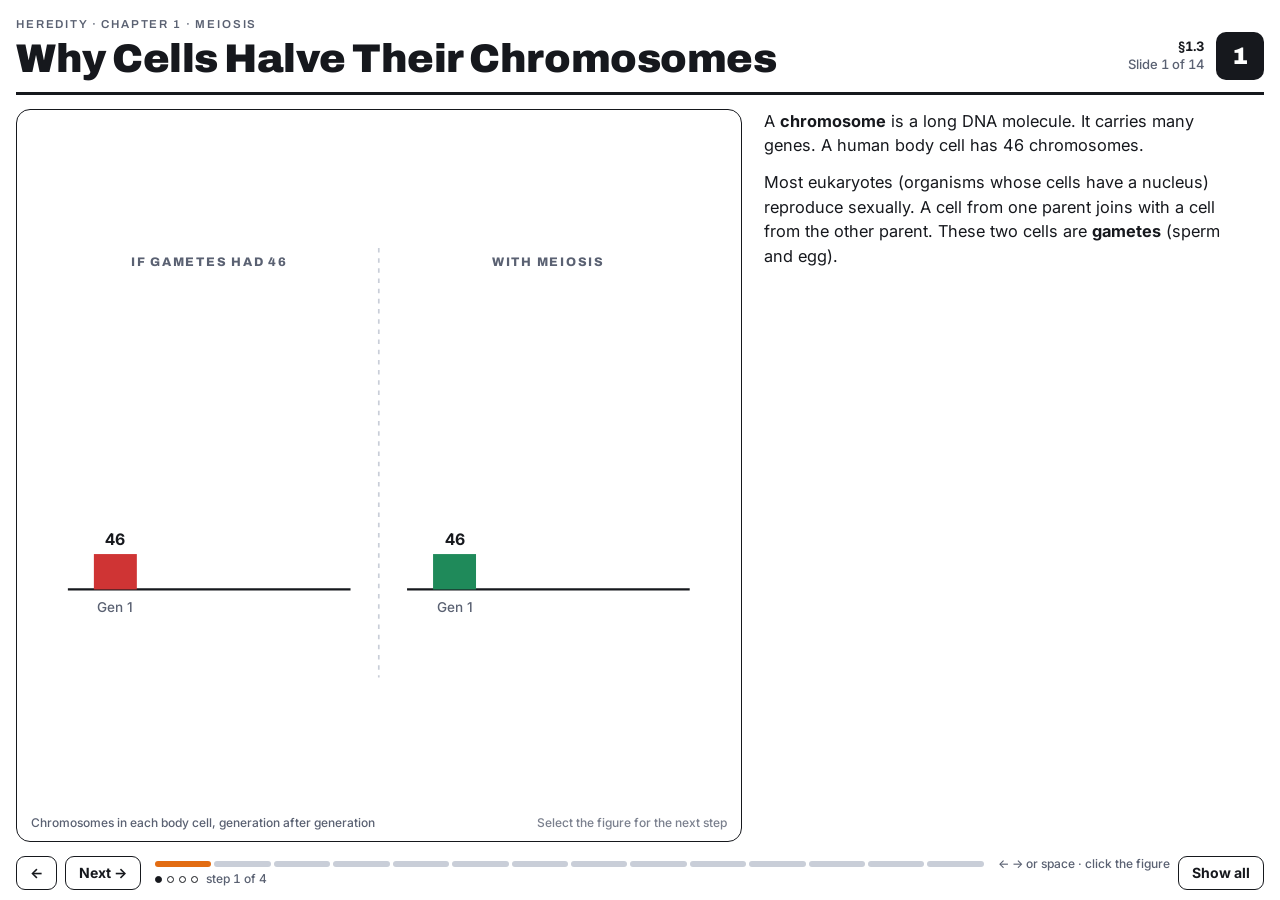
==== slides/01-meiosis.html @ 46ab3eab "Add Heredity index and pilot animated decks (mitosis, meiosis) Static HTML decks built from slides/s" ====
<!doctype html>
<html lang="en"><head><meta charset="utf-8">
<meta name="viewport" content="width=device-width,initial-scale=1,viewport-fit=cover">
<title>Meiosis · Heredity Ch.1</title>
<link rel="preconnect" href="https://fonts.googleapis.com"><link rel="preconnect" href="https://fonts.gstatic.com" crossorigin>
<link rel="stylesheet" href="https://fonts.googleapis.com/css2?family=Archivo:wght@500;600;700;800;900&family=Inter:wght@400;500;600;700&family=Source+Serif+4:ital,wght@1,400;1,600&display=swap">
<style>body{margin:0}img{max-width:100%}[hidden]{display:none!important}
/* Layout: memory-sheet slide. Header + heavy rule, figure card (animated SVG stage) beside an STE text column, transport bar at the foot. */
:root{
  --paper:#ffffff; --ink:#16181d; --muted:#5a6172; --faint:#c9ced8; --card:#ffffff; --wash:#f1f4f9; --cellfill:#f7f9fc;
  --dad:#1d4fb8; --dad-tint:#dbe5f8; --mom:#e26c12; --mom-tint:#fde3cc;
  --good:#1f8a5a; --bad:#cf3434; --hi:#f4c430; --tile:#16181d; --tile-ink:#ffffff;
  --f-display:"Archivo","Arial Black","Helvetica Neue",system-ui,sans-serif;
  --f-body:"Inter",system-ui,-apple-system,"Segoe UI",sans-serif;
  --f-math:"Source Serif 4","Iowan Old Style",Georgia,serif;
  --ease:cubic-bezier(.65,0,.35,1);
}
@media (prefers-color-scheme: dark){
  :root:not([data-theme="light"]){
    color-scheme:dark;
    --paper:#0d0f13; --ink:#eef1f6; --muted:#9ba3b4; --faint:#3a404c; --card:#12151b; --wash:#191d25; --cellfill:#151922;
    --dad:#58b4f0; --dad-tint:#173149; --mom:#ff9c48; --mom-tint:#46290f;
    --good:#4cc38a; --bad:#ff6b6b; --hi:#ffd84d; --tile:#eef1f6; --tile-ink:#0d0f13;
  }
}
:root[data-theme="dark"]{
  color-scheme:dark;
  --paper:#0d0f13; --ink:#eef1f6; --muted:#9ba3b4; --faint:#3a404c; --card:#12151b; --wash:#191d25; --cellfill:#151922;
  --dad:#58b4f0; --dad-tint:#173149; --mom:#ff9c48; --mom-tint:#46290f;
  --good:#4cc38a; --bad:#ff6b6b; --hi:#ffd84d; --tile:#eef1f6; --tile-ink:#0d0f13;
}
html,body{height:100%}
body{background:var(--paper);color:var(--ink);font-family:var(--f-body);font-size:16px;-webkit-font-smoothing:antialiased;
  padding-left:max(16px,env(safe-area-inset-left,0px));padding-right:max(16px,env(safe-area-inset-right,0px));box-sizing:border-box}
*,*::before,*::after{box-sizing:border-box}
.deck{height:100%;max-width:1320px;margin:0 auto;display:grid;grid-template-rows:auto 1fr auto;gap:14px;padding-block:18px 10px}

/* header */
.hd{display:grid;grid-template-columns:1fr auto;align-items:end;gap:16px;padding-bottom:12px;border-bottom:3px solid var(--ink)}
.eyebrow{font:600 11.5px/1.2 var(--f-display);letter-spacing:.16em;text-transform:uppercase;color:var(--muted)}
.hd h1{font:900 clamp(24px,3.3vw,40px)/1.05 var(--f-display);letter-spacing:-.012em;margin:6px 0 0;text-wrap:balance}
.hd-r{display:flex;align-items:center;gap:12px}
.sec{text-align:right;font:500 13px/1.35 var(--f-body);color:var(--muted);font-variant-numeric:tabular-nums}
.sec b{color:var(--ink);font-weight:700}
.tile{width:48px;height:48px;border-radius:10px;background:var(--tile);color:var(--tile-ink);display:grid;place-items:center;font:900 24px/1 var(--f-display)}

/* body */
.body{display:grid;grid-template-columns:minmax(0,1.45fr) minmax(300px,1fr);gap:22px;min-height:0}
.body.wide{grid-template-columns:1fr}
.fig{margin:0;border:1.5px solid var(--ink);border-radius:14px;background:var(--card);display:grid;grid-template-rows:1fr auto;min-height:0;overflow:hidden;cursor:pointer}
.fig svg{width:100%;height:100%;display:block;min-height:0}
.fig figcaption{font:500 12px/1.3 var(--f-body);color:var(--muted);padding:0 14px 10px;display:flex;justify-content:space-between;gap:12px}
.fig figcaption .hint{opacity:.8}
.txt{overflow-y:auto;min-height:0;padding-right:4px;display:flex;flex-direction:column;gap:12px}
.txt p,.txt li{font-size:clamp(15.5px,1.28vw,18px);line-height:1.5;margin:0;max-width:46ch}
.txt h3{font:800 13px/1.2 var(--f-display);letter-spacing:.12em;text-transform:uppercase;margin:6px 0 0;color:var(--ink)}
.txt ul,.txt ol{margin:0;padding-left:1.15em;display:flex;flex-direction:column;gap:6px}
.txt b{font-weight:700}
[data-step]{transition:opacity .45s ease,transform .45s ease}
.txt [data-step].off{opacity:0;transform:translateY(6px);visibility:hidden}
.dad{color:var(--dad);font-weight:700}.mom{color:var(--mom);font-weight:700}
.m{font-family:var(--f-math);font-style:italic;font-size:1.08em;font-weight:600}
.star{font-weight:700;color:var(--dad);line-height:1.45}
.star::before{content:"★ ";color:var(--mom)}
.note{font-size:14px!important;color:var(--muted)}
.chip{display:inline-block;font:700 12px/1 var(--f-display);letter-spacing:.06em;padding:4px 7px;border-radius:6px;border:1.5px solid var(--ink);vertical-align:2px}

/* tables + Q&A (text slides) */
.tbl{width:100%;border-collapse:collapse;font-size:clamp(14px,1.1vw,16px);font-variant-numeric:tabular-nums}
.tbl th{font:800 12px/1.2 var(--f-display);letter-spacing:.1em;text-transform:uppercase;text-align:left;color:var(--muted);padding:6px 10px;border-bottom:2px solid var(--ink)}
.tbl td{padding:8px 10px;border-bottom:1px solid var(--faint);vertical-align:top}
.tbl td:first-child{font-weight:700}
.tblwrap{overflow-x:auto}
.qa{border:1.5px solid var(--ink);border-radius:12px;padding:12px 14px;display:flex;flex-direction:column;gap:8px;background:var(--card)}
.qa .q{font-weight:600}
.qa button{align-self:flex-start;font:700 13px/1 var(--f-body);border:1.5px solid var(--ink);background:var(--paper);color:var(--ink);border-radius:8px;padding:7px 10px;cursor:pointer}
.qa .a{color:var(--ink);border-top:1px dashed var(--faint);padding-top:8px}
.grid2{display:grid;grid-template-columns:repeat(auto-fit,minmax(280px,1fr));gap:12px;align-content:start}

/* footer transport */
.ft{display:grid;grid-template-columns:auto 1fr auto;align-items:center;gap:14px;padding-bottom:env(safe-area-inset-bottom,0px)}
.btn{font:700 14px/1 var(--f-body);border:1.5px solid var(--ink);background:var(--paper);color:var(--ink);border-radius:9px;padding:9px 13px;cursor:pointer;display:inline-flex;align-items:center;gap:6px}
.btn:hover{background:var(--wash)}
.btn:focus-visible,.qa button:focus-visible,.fig:focus-visible{outline:3px solid var(--dad);outline-offset:2px}
.btn[aria-pressed="true"]{background:var(--ink);color:var(--paper)}
.nav{display:flex;gap:8px}
.prog{display:flex;flex-direction:column;gap:6px;min-width:0}
.bar{display:flex;gap:3px;height:6px}
.bar i{flex:1;border-radius:3px;background:var(--faint);cursor:pointer}
.bar i.done{background:var(--ink)}
.bar i.now{background:var(--mom)}
.steps{display:flex;gap:5px;align-items:center;font:500 12px/1 var(--f-body);color:var(--muted);font-variant-numeric:tabular-nums}
.steps i{width:7px;height:7px;border-radius:50%;border:1.5px solid var(--ink)}
.steps i.on{background:var(--ink)}
.keys{font:500 12px/1.3 var(--f-body);color:var(--muted)}

/* SVG vocabulary */
.stage text{font-family:var(--f-body);fill:var(--ink)}
.stage .lb{font-size:14px;font-weight:700}
.stage .lbs{font-size:12px;font-weight:500;fill:var(--muted)}
.stage .cap{font:800 11px var(--f-display);letter-spacing:.14em;text-transform:uppercase;fill:var(--muted)}
.stage .big{font:900 26px var(--f-display)}
.stage .mt{font-family:var(--f-math);font-style:italic;font-weight:600}
.stage .k{stroke:var(--ink);fill:none}
.stage .kf{fill:var(--ink)}
.stage .cellfill{fill:var(--cellfill)}
.stage .card{fill:var(--card)}
.stage .draw{stroke-dasharray:1;stroke-dashoffset:1}
.stage .nss{vector-effect:non-scaling-stroke}
.stage *{transition-property:transform,opacity,stroke-dashoffset,stroke,fill,fill-opacity;transition-duration:.9s;transition-timing-function:var(--ease)}
.stage.instant,.stage.instant *{transition:none!important}

@media (max-width:860px){
  .deck{height:auto;min-height:100%;gap:12px;padding-block:12px 8px}
  .body{grid-template-columns:1fr}
  .fig{height:min(56vh,440px)}
  .txt{overflow:visible}
  .txt p,.txt li{max-width:none}
  .hd-r .sec span{display:none}
  .keys{display:none}
  .ft{position:sticky;bottom:0;background:var(--paper);padding-block:8px;grid-template-columns:1fr auto;}
  .ft .prog{grid-column:1/-1;grid-row:1}
}
@media (prefers-reduced-motion:reduce){
  .stage *,[data-step]{transition-duration:.01ms!important;transition-delay:0s!important}
}
@media print{
  .ft{display:none}
}

/* key-term cards + summary lists (wide slides) */
.terms{display:grid;grid-template-columns:repeat(auto-fill,minmax(240px,1fr));gap:10px}
.term{border:1.5px solid var(--ink);border-radius:10px;padding:10px 12px;background:var(--card);font-size:14.5px;line-height:1.42}
.term b{display:block;font:800 15px/1.2 var(--f-display);margin-bottom:3px}
.cols{display:grid;grid-template-columns:repeat(auto-fit,minmax(320px,1fr));gap:22px;align-items:start}
.txt .cols p,.txt .cols li{max-width:60ch}
</style></head>
<body><main class="deck" id="deck"></main>
<script>/* Heredity slide engine: step-driven SVG animation (3b1b-style builds) + STE text reveal.
   Each slide: { sec, title, text (HTML with data-step), caption, wide, scene(L) -> [step0, step1, ...] }
   step k is applied with CSS transitions when you advance; jumps re-apply all earlier steps instantly. */
(function(){
const NS='http://www.w3.org/2000/svg';
const REDUCE=matchMedia('(prefers-reduced-motion: reduce)').matches;
let INSTANT=false, rafs=new Set(), timers=new Set();
const C=n=>n&&n.startsWith('#')?n:`var(--${n})`;

/* ---------- primitives ---------- */
function E(tag,a,parent){const e=document.createElementNS(NS,tag);
  if(a)for(const k in a){const v=a[k];if(v==null)continue;
    if(k==='text')e.textContent=v;else if(k==='cls')e.setAttribute('class',v);
    else if(k==='st')e.setAttribute('style',v);else e.setAttribute(k,v);}
  if(parent)parent.appendChild(e);return e;}
function tim(e,o){o=o||{};e.style.transitionDuration=(o.d!=null?o.d:900)+'ms';e.style.transitionDelay=(o.at||0)+'ms';
  if(o.ease)e.style.transitionTimingFunction=o.ease;}
/* transform tween: x,y,r,s|sx,sy */
function T(e,p,o){const t=e._t||(e._t={x:0,y:0,r:0,sx:1,sy:1});const q=Object.assign({},p);
  if(q.s!=null){t.sx=t.sy=q.s;delete q.s}Object.assign(t,q);tim(e,o);
  e.style.transform=`translate(${t.x}px,${t.y}px) rotate(${t.r}deg) scale(${t.sx},${t.sy})`;return e;}
function O(e,v,o){if(Array.isArray(e)){e.forEach(x=>O(x,v,o));return e}tim(e,Object.assign({d:500},o));e.style.opacity=v;return e;}
/* draw-on: element must have pathLength=1 and class "draw" */
function D(e,f,o){if(Array.isArray(e)){e.forEach(x=>D(x,f,o));return e}tim(e,Object.assign({d:1100},o));e.style.strokeDashoffset=1-(f==null?1:f);return e;}
function K(e,c,o){tim(e,Object.assign({d:600},o));if(c.stroke)e.style.stroke=C(c.stroke);if(c.fill)e.style.fill=C(c.fill);return e;}
function after(ms,fn){if(INSTANT){fn(true);return}const id=setTimeout(()=>{timers.delete(id);fn(false)},ms);timers.add(id);}
function count(node,from,to,o){o=o||{};const fmt=o.fmt||(v=>Math.round(v).toLocaleString('en-US'));
  if(INSTANT||REDUCE){node.textContent=fmt(to);return}
  const d=o.d||900,t0=performance.now()+(o.at||0);
  const f=now=>{const u=Math.min(1,Math.max(0,(now-t0)/d));const s=u<.5?4*u*u*u:1-Math.pow(-2*u+2,3)/2;
    node.textContent=fmt(from+(to-from)*s);if(u<1){const id=requestAnimationFrame(f);rafs.add(id)}};
  const id=requestAnimationFrame(f);rafs.add(id);}
function loop(fn){if(REDUCE)return;const t0=performance.now();const f=now=>{fn((now-t0)/1000);const id=requestAnimationFrame(f);rafs.add(id)};const id=requestAnimationFrame(f);rafs.add(id);}
function txt(p,x,y,s,cls,a){return E('text',Object.assign({x,y,cls:cls||'lb',text:s},a||{}),p)}
function g(p,a){return E('g',a,p)}

/* ---------- biology components ---------- */
/* chromatid: unit-bulge arc x=(1-(y/L)^2), scaled by sx=bulge; tips = [{from,color}] colour overlays toward the q-arm end */
function arcPts(L1,L2,y0,y1){const pts=[];const n=28;for(let i=0;i<=n;i++){const y=y0+(y1-y0)*i/n;const L=y<0?L1:L2;const x=1-(y/L)*(y/L);pts.push((Math.abs(x)<1e-6?0:x).toFixed(4)+','+y.toFixed(2))}return 'M'+pts.join(' L')}
function chromatid(p,o){const G=g(p);const w=o.w||7;
  G.body=E('path',{d:arcPts(o.L1,o.L2,-o.L1,o.L2),cls:'nss',st:`fill:none;stroke:${C(o.color)};stroke-width:${w};stroke-linecap:round;stroke-linejoin:round`},G);
  G.tips=(o.tips||[]).map(t=>E('path',{d:t.from<0?arcPts(o.L1,o.L2,-o.L1,t.from):arcPts(o.L1,o.L2,t.from,o.L2),cls:'nss',
    st:`fill:none;stroke:${C(t.color)};stroke-width:${w};stroke-linecap:round;opacity:${t.show?1:0}`},G));
  return G;}
/* chromosome: two sister chromatids + centromere dots. state via setChr */
function chromosome(p,o){o=Object.assign({L1:26,L2:26,w:7,color:'dad'},o);const G=g(p,{cls:'chr'});
  G.o=o;G.a=chromatid(G,Object.assign({},o,{tips:o.tipsA}));G.b=chromatid(G,Object.assign({},o,{tips:o.tipsB}));
  G.ca=E('circle',{r:o.w*0.55,cls:'kf'},G);G.cb=E('circle',{r:o.w*0.55,cls:'kf'},G);
  setChr(G,o.state||'x',{d:0});if(o.x!=null||o.y!=null)T(G,{x:o.x||0,y:o.y||0,r:o.r||0,s:o.s||1},{d:0});return G;}
/* states: single (unreplicated bar), x (replicated X), apart:{D} sisters pulled distance D each way (V shapes) */
function setChr(G,st,o){o=o||{};let a,b;const GAP=G.o.w*1.3,BUL=G.o.w*.93;
  if(st==='single'){a={x:0,sx:.001};b={x:0,sx:.001}}
  else if(st==='x'){a={x:-GAP,sx:BUL};b={x:GAP,sx:-BUL}}
  else if(st==='open'){a={x:-GAP-4,sx:2};b={x:GAP+4,sx:-2}}
  else if(st==='apart'){const D=o.D||40;a={x:-GAP-D,sx:-BUL*1.4};b={x:GAP+D,sx:BUL*1.4}}
  T(G.a,a,o);T(G.b,b,o);T(G.ca,{x:a.x+a.sx},o);T(G.cb,{x:b.x+b.sx},o);
  if(st==='single'){O(G.b,0,{d:o.d!=null?o.d:300});O(G.cb,0,{d:0})}else{O(G.b,1,{d:200,at:o.at});O(G.cb,1,{d:200,at:o.at})}
  return G;}
/* cell with cytokinesis: union of two circles (stroke layer under fill layer) */
function cell(p,o){o=Object.assign({r:150,w:2.5},o);const G=g(p);T(G,{x:o.x,y:o.y},{d:0});
  const sk=g(G),fl=g(G);G.parts=[];
  for(let i=0;i<2;i++){const s=E('circle',{r:o.r,st:`fill:none;stroke:var(--ink);stroke-width:${o.w*2}`},sk);
    const f=E('circle',{r:o.r,cls:'cellfill'},fl);G.parts.push([s,f]);}
  G.inner=g(G);G.r=o.r;return G;}
function cleave(G,dx,k,o){G.parts[0].forEach(e=>T(e,{x:-dx,s:k},o));G.parts[1].forEach(e=>T(e,{x:dx,s:k},o));}
/* nuclear envelope */
function nucleus(p,x,y,r){const n=E('circle',{cx:0,cy:0,r,cls:'k',st:'stroke-width:2;stroke-dasharray:7 5'},p);T(n,{x,y},{d:0});return n;}
/* microtubule fibre from P towards Q, retargetable */
function fibre(p,P,Q,o){o=o||{};const G=g(p);const ln=E('line',{x1:0,y1:0,x2:1,y2:0,cls:'k nss',st:`stroke-width:${o.w||1.4};opacity:.75`},G);
  G.P=P;fibreTo(G,Q,{d:0});T(G,{x:P[0],y:P[1]},{d:0});G.ln=ln;return G;}
function fibreTo(G,Q,o){const dx=Q[0]-G.P[0],dy=Q[1]-G.P[1];T(G,{r:Math.atan2(dy,dx)*180/Math.PI,sx:Math.max(.001,Math.hypot(dx,dy)),sy:1},o);}
/* centrosome: pair of centrioles */
function centrosome(p,x,y){const G=g(p);E('rect',{x:-6,y:-2.5,width:12,height:5,rx:2,cls:'kf'},G);E('rect',{x:-2.5,y:-6,width:5,height:12,rx:2,cls:'kf',st:'opacity:.55'},G);T(G,{x,y},{d:0});return G;}
/* interphase chromatin squiggle */
function squiggle(p,x,y,len,color,seed){let s=seed||1;const rnd=()=>{s=(s*9301+49297)%233280;return s/233280};
  let d=`M${x},${y}`;let cx=x,cy=y;for(let i=0;i<len;i++){const nx=cx+(rnd()-.5)*26,ny=cy+(rnd()-.5)*26;d+=` Q${(cx+nx)/2+(rnd()-.5)*18},${(cy+ny)/2+(rnd()-.5)*18} ${nx},${ny}`;cx=nx;cy=ny}
  return E('path',{d,pathLength:1,cls:'draw',st:`fill:none;stroke:${C(color)};stroke-width:3;stroke-linecap:round`},p);}
function arrow(p,x1,y1,x2,y2,o){o=o||{};const G=g(p);const a=Math.atan2(y2-y1,x2-x1),h=o.h||9;
  E('path',{d:`M${x1},${y1} L${x2},${y2}`,pathLength:1,cls:'draw k',st:`stroke-width:${o.w||2};stroke:${C(o.color||'ink')}`},G);
  E('path',{d:`M${x2-h*Math.cos(a-.45)},${y2-h*Math.sin(a-.45)} L${x2},${y2} L${x2-h*Math.cos(a+.45)},${y2-h*Math.sin(a+.45)}`,cls:'k',st:`stroke-width:${o.w||2};stroke:${C(o.color||'ink')};stroke-linecap:round;stroke-linejoin:round`},G);
  return G;}
/* arc path on circle (degrees, 0 = up, clockwise) */
function arcD(cx,cy,r,a0,a1){const P=a=>[cx+r*Math.sin(a*Math.PI/180),cy-r*Math.cos(a*Math.PI/180)];const [x0,y0]=P(a0),[x1,y1]=P(a1);
  return `M${x0},${y0} A${r},${r} 0 ${a1-a0>180?1:0} 1 ${x1},${y1}`;}
function sectorD(cx,cy,r0,r1,a0,a1){const P=(r,a)=>[cx+r*Math.sin(a*Math.PI/180),cy-r*Math.cos(a*Math.PI/180)];const L=a1-a0>180?1:0;
  const [a,b]=P(r1,a0),[c,d]=P(r1,a1),[e,f]=P(r0,a1),[h,i]=P(r0,a0);return `M${a},${b} A${r1},${r1} 0 ${L} 1 ${c},${d} L${e},${f} A${r0},${r0} 0 ${L} 0 ${h},${i} Z`;}

const L={E,T,O,D,K,g,txt,after,count,loop,chromatid,chromosome,setChr,cell,cleave,nucleus,fibre,fibreTo,centrosome,squiggle,arrow,arcD,sectorD,C,
  get instant(){return INSTANT}};
window.HL=L;

/* ---------- deck runtime ---------- */
window.deck=function(cfg){
  const S=cfg.slides;document.title=cfg.docTitle||cfg.title;
  const root=document.getElementById('deck');
  root.innerHTML=`<header class="hd"><div><div class="eyebrow">${cfg.eyebrow}</div><h1 id="ttl"></h1></div>
   <div class="hd-r"><div class="sec" id="sec"></div><div class="tile" aria-label="Chapter ${cfg.chapter}">${cfg.chapter}</div></div></header>
   <section class="body" id="body"><figure class="fig" id="fig" tabindex="0" aria-label="Animated figure. Select to play the next step."><svg class="stage" id="stage" viewBox="0 0 640 420" preserveAspectRatio="xMidYMid meet" role="img"></svg><figcaption><span id="cap"></span><span class="hint" id="hint"></span></figcaption></figure>
   <article class="txt" id="txt" aria-live="polite"></article></section>
   <footer class="ft"><div class="nav"><button class="btn" id="prev" aria-label="Back">&#8592;</button><button class="btn" id="next" aria-label="Next">Next &#8594;</button></div>
   <div class="prog"><div class="bar" id="bar"></div><div class="steps" id="steps"></div></div>
   <div class="nav"><span class="keys">&#8592; &#8594; or space · click the figure</span><button class="btn" id="all" aria-pressed="false" title="Show every step of this slide">Show all</button></div></footer>`;
  const $=id=>document.getElementById(id);const stage=$('stage');
  S.forEach((s,i)=>{const b=document.createElement('i');b.title=`${i+1}. ${s.title}`;b.onclick=()=>go(i,0);$('bar').appendChild(b)});
  let cur={i:-1,k:-1},steps=[],showAll=false;
  function clear(){rafs.forEach(cancelAnimationFrame);rafs.clear();timers.forEach(clearTimeout);timers.clear();stage.innerHTML='';}
  function mount(i){clear();const s=S[i];
    $('ttl').textContent=s.title;$('sec').innerHTML=`<b>§${s.sec}</b><br><span>Slide ${i+1} of ${S.length}</span>`;
    $('body').className='body'+(s.wide?' wide':'');$('fig').hidden=!!s.wide;
    $('txt').innerHTML=s.text+(s.star?`<p class="star" data-step="${s.starStep!=null?s.starStep:0}">${s.star}</p>`:'');
    $('cap').textContent=s.caption||'';
    INSTANT=true;stage.classList.add('instant');steps=s.scene?s.scene(L,stage)||[]:Array.from({length:s.steps||1},()=>()=>{});INSTANT=false;
    $('txt').querySelectorAll('.qa button').forEach(b=>b.onclick=e=>{e.stopPropagation();const a=b.nextElementSibling;a.hidden=!a.hidden;b.textContent=a.hidden?'Show answer':'Hide answer'});
    $('txt').scrollTop=0;}
  function apply(k,animLast){
    INSTANT=true;stage.classList.add('instant');
    for(let j=0;j<=k;j++){if(j===k&&animLast&&!REDUCE){break}steps[j]&&steps[j]()}
    stage.getBoundingClientRect();stage.classList.remove('instant');INSTANT=false;
    if(animLast&&!REDUCE&&steps[k])steps[k]();}
  function ui(){const s=S[cur.i],n=steps.length;
    $('txt').querySelectorAll('[data-step]').forEach(p=>p.classList.toggle('off',+p.dataset.step>cur.k));
    $('bar').querySelectorAll('i').forEach((b,j)=>{b.className=j<cur.i?'done':j===cur.i?'now':''});
    $('steps').innerHTML=n>1?Array.from({length:n},(_,j)=>`<i class="${j<=cur.k?'on':''}"></i>`).join('')+`<span>&nbsp;step ${cur.k+1} of ${n}</span>`:'';
    $('hint').textContent=s.wide?'':(cur.k<n-1?'Select the figure for the next step':'');
    $('prev').disabled=cur.i===0&&cur.k===0;$('next').disabled=cur.i===S.length-1&&cur.k===n-1;
    $('all').setAttribute('aria-pressed',showAll);
    try{history.replaceState(null,'',`#${cur.i+1}.${cur.k+1}`)}catch(e){}}
  function go(i,k,anim){i=Math.max(0,Math.min(S.length-1,i));
    const fwdStep=(i===cur.i&&k===cur.k+1&&anim);
    if(i!==cur.i||!fwdStep){mount(i);steps.length;k=Math.max(0,Math.min(steps.length-1,k));cur={i,k};apply(k,!!anim);}
    else{cur.k=k;steps[k]();}
    ui();}
  function next(){if(showAll){if(cur.i<S.length-1){go(cur.i+1,0,true);finishAll()}return}
    if(cur.k<steps.length-1)go(cur.i,cur.k+1,true);else if(cur.i<S.length-1)go(cur.i+1,0,true);}
  function prev(){if(showAll){if(cur.i>0){go(cur.i-1,0);finishAll()}return}
    if(cur.k>0)go(cur.i,cur.k-1);else if(cur.i>0){go(cur.i-1,999)}}
  function finishAll(){go(cur.i,steps.length-1)}
  $('next').onclick=next;$('prev').onclick=prev;
  $('fig').onclick=()=>next();$('fig').onkeydown=e=>{if(e.key==='Enter'){e.preventDefault();next()}};
  $('all').onclick=()=>{showAll=!showAll;if(showAll)finishAll();else ui();ui()};
  addEventListener('keydown',e=>{if(e.metaKey||e.ctrlKey||e.altKey)return;
    if(['ArrowRight',' ','PageDown','ArrowDown'].includes(e.key)){e.preventDefault();next()}
    else if(['ArrowLeft','PageUp','ArrowUp'].includes(e.key)){e.preventDefault();prev()}
    else if(e.key==='Home')go(0,0);else if(e.key==='End')go(S.length-1,0);
    else if(e.key==='a'||e.key==='A')$('all').click();});
  let sx=null;root.addEventListener('touchstart',e=>{sx=e.touches[0].clientX},{passive:true});
  root.addEventListener('touchend',e=>{if(sx==null)return;const dx=e.changedTouches[0].clientX-sx;if(Math.abs(dx)>60){dx<0?next():prev()}sx=null});
  const m=/^#(\d+)\.(\d+)$/.exec(location.hash);go(m?+m[1]-1:0,m?+m[2]-1:0,!m);
};
})();
</script>
<script>/* Chapter 1 · Meiosis (§1.3 + meiosis parts of §1.7–1.10, §3.6) — source: Hairdity.pdf pp.9–37, 58–77 (Singh, Introduction to Genetics, CC BY-NC-SA 4.0) */
(function(){
const H=window.HL;
const ST=()=>document.getElementById('stage');
/* ---- deck-local helpers ---- */
function pop(e,o){H.T(e,{s:1},Object.assign({d:700},o));H.O(e,1,Object.assign({d:300},o));}
function hide(e){H.T(e,{s:.001},{d:0});H.O(e,0,{d:0});}
function arr(p,x1,y1,x2,y2,o){const a=H.arrow(p,x1,y1,x2,y2,o);H.O(a,0,{d:0});return a;}
function showArr(a,o){H.O(a,1,Object.assign({d:200},o));H.D(a.firstChild,1,Object.assign({d:700},o));}
function bar(p,x,y,len,color,o){o=o||{};const G=H.g(p);const w=o.w||6;
  H.E('line',{x1:x,y1:y-len/2,x2:x,y2:y+len/2,st:`stroke:${H.C(color)};stroke-width:${w};stroke-linecap:round`},G);
  if(o.tip)H.E('line',{x1:x,y1:y+len/2-o.tipLen,x2:x,y2:y+len/2,st:`stroke:${H.C(o.tip)};stroke-width:${w};stroke-linecap:round`},G);
  return G;}
/* small cell drawn around its own centre so pop() scales in place */
function miniCell(p,x,y,r,bars,o){o=o||{};const G=H.g(p);
  H.E('circle',{r,cls:'cellfill',st:`stroke:var(--ink);stroke-width:2.5${o.fill?';fill:'+H.C(o.fill):''}`},G);
  (bars||[]).forEach(b=>bar(G,b[0],0,b[1],b[2],b[3]));H.T(G,{x,y},{d:0});return G;}
/* straight segment, retargetable: P→Q */
function seg(p,color,w){const G=H.g(p);H.E('line',{x1:0,y1:0,x2:1,y2:0,cls:'nss',st:`stroke:${H.C(color)};stroke-width:${w||9};stroke-linecap:round`},G);return G;}
function setSeg(G,P,Q,o){const dx=Q[0]-P[0],dy=Q[1]-P[1],len=Math.hypot(dx,dy);
  if(len<.01){H.T(G,{x:P[0],y:P[1],sx:.001,sy:1},o)}else{H.T(G,{x:P[0],y:P[1],r:Math.atan2(dy,dx)*180/Math.PI,sx:len,sy:1},o)}}
function chrom(p,x,y,color,long,extra){return H.chromosome(p,Object.assign({L1:long?26:16,L2:long?26:16,w:7,color,state:'x',x,y},extra||{}));}
/* fibre that grows from the pole */
function grow(p,P,Q){const f=H.fibre(p,P,Q);f.len=Math.hypot(Q[0]-P[0],Q[1]-P[1]);H.T(f,{sx:.001},{d:0});H.O(f,0,{d:0});return f;}
function growOn(f,o){H.O(f,1,Object.assign({d:200},o));H.T(f,{sx:f.len},Object.assign({d:800},o));}
function tag(p,x,y,t){const G=H.g(p);H.E('rect',{x:-10,y:-10,width:20,height:20,rx:5,cls:'card',st:'stroke:var(--ink);stroke-width:1.6'},G);
  H.txt(G,0,5,t,'lb',{'text-anchor':'middle',st:'font-size:13px'});H.T(G,{x,y},{d:0});return G;}
function cap(p,x,y,t,anchor){return H.txt(p,x,y,t,'cap',{'text-anchor':anchor||'middle'});}
function poles(p,xs,y){return xs.map(x=>H.centrosome(p,x,y));}
/* after 'apart': straighten each chromatid (telophase uncoiling look), optional extra shift dx */
function relax(c,dx,o){dx=dx||0;const xa=c.a._t.x-dx,xb=c.b._t.x+dx;H.T(c.a,{x:xa,sx:.001},o);H.T(c.b,{x:xb,sx:.001},o);H.T(c.ca,{x:xa},o);H.T(c.cb,{x:xb},o);H.O([c.ca,c.cb],0,o);}

deck({
docTitle:'Meiosis · Heredity Ch.1',
title:'Meiosis',
chapter:1,
eyebrow:'Heredity · Chapter 1 · Meiosis',
slides:[

/* 1 ─────────────────────────────── */
{sec:'1.3',title:'Why Cells Halve Their Chromosomes',caption:'Chromosomes in each body cell, generation after generation',
text:`<p data-step="0">A <b>chromosome</b> is a long DNA molecule. It carries many genes. A human body cell has 46 chromosomes.</p>
<p data-step="0">Most eukaryotes (organisms whose cells have a nucleus) reproduce sexually. A cell from one parent joins with a cell from the other parent. These two cells are <b>gametes</b> (sperm and egg).</p>
<p data-step="1">Suppose that each gamete had 46 chromosomes. Then the child would have 46 + 46 = 92 chromosomes.</p>
<p data-step="2">The number would double in each generation: 92, 184, 368. A species cannot continue in this way.</p>
<p data-step="3"><b>Meiosis</b> is the cell division that makes gametes. Each gamete gets half the number of chromosomes. 23 + 23 = 46, so the number stays the same in each generation.</p>
<p data-step="3">Meiosis is similar to mitosis in many ways. In both, the chromosomes line up at the middle of the cell. Then microtubules pull them to the two ends of the cell. Meiosis also has important differences from mitosis. This deck shows them.</p>`,
star:'Half + half = whole: 23 + 23 = 46.',starStep:3,
scene(H){const s=ST();const base=322,k=.68;
  cap(s,170,36,'If gametes had 46');cap(s,470,36,'With meiosis');
  H.E('line',{x1:320,y1:20,x2:320,y2:400,st:'stroke:var(--faint);stroke-width:1.5;stroke-dasharray:4 5'},s);
  const mk=(x0,vals,fill)=>vals.map((v,i)=>{const x=x0+i*55;const G=H.g(s);
    const b=H.g(G);H.E('rect',{x:-19,y:-1,width:38,height:1,st:`fill:${H.C(fill)}`},b);H.T(b,{x,y:base,sy:.001},{d:0});
    const t=H.txt(G,x,base-8,'0','lb',{'text-anchor':'middle',st:'font-variant-numeric:tabular-nums'});
    H.txt(G,x,base+20,'Gen '+(i+1),'lbs',{'text-anchor':'middle'});H.O(G,0,{d:0});
    return {G,b,t,v,h:v*k}});
  [[45,295],[345,595]].forEach(([a,b])=>H.E('line',{x1:a,y1:base,x2:b,y2:base,cls:'k',st:'stroke-width:2'},s));
  const L=mk(87,[46,92,184,368],'bad'),R=mk(387,[46,46,46,46],'good');
  const up=(c,o)=>{H.O(c.G,1,{d:200,at:o&&o.at});H.T(c.b,{sy:c.h},Object.assign({d:900},o));H.T(c.t,{y:-c.h},Object.assign({d:900},o));H.count(c.t,0,c.v,o)};
  const fL=H.txt(s,170,372,'46 + 46 = 92: the number doubles','lb',{'text-anchor':'middle'}),fR=H.txt(s,470,372,'23 + 23 = 46: the number stays','lb',{'text-anchor':'middle'});
  const fL2=H.txt(s,170,394,'each gamete has 46','lbs',{'text-anchor':'middle'}),fR2=H.txt(s,470,394,'each gamete has 23','lbs',{'text-anchor':'middle'});
  H.O([fL,fR,fL2,fR2],0,{d:0});
  return [
    ()=>{up(L[0]);up(R[0])},
    ()=>{up(L[1]);H.O([fL,fL2],1,{at:400})},
    ()=>{up(L[2]);up(L[3],{at:500})},
    ()=>{R.slice(1).forEach((c,i)=>up(c,{at:i*250}));H.O([fR,fR2],1,{at:600})},
  ];}},

/* 2 ─────────────────────────────── */
{sec:'1.3',title:'Meiosis in Five Moves',caption:'After Fig. 1.3.1 · 2N = 4 model: one long pair and one short pair · blue = from dad, orange = from mom',
text:`<p data-step="0">A cell that will go through meiosis is a <b>meiocyte</b>. A meiocyte is <b>diploid (2N)</b>: it has two sets of chromosomes, one set from each parent. The two matching chromosomes of a pair are <b>homologous chromosomes</b> (homologs). Homologs carry the same genes in the same order.</p>
<p data-step="1">First, the meiocyte grows and copies each chromosome, as a cell does before mitosis. Each copied chromosome has two identical <b>sister chromatids</b>. A <b>centromere</b> holds the sisters together.</p>
<p data-step="2">Then meiosis has two divisions. In <b>Meiosis I</b>, the homologs find each other and pair up.</p>
<p data-step="3">While they are paired, homologs can exchange parts. This exchange is <b>crossing over</b>.</p>
<p data-step="4">At the end of Meiosis I, the homologs separate into two cells. Each cell has one set of chromosomes. It is <b>haploid (1N)</b>.</p>
<p data-step="5">In <b>Meiosis II</b>, the sister chromatids separate. After two divisions of the cytoplasm, there are four cells. Each cell has a single copy of each chromosome.</p>
<p data-step="5" class="note">Most multicellular organisms use meiosis to make gametes. Some single-celled eukaryotes, such as yeast, use meiosis to enter the haploid part of their life cycle. Before meiosis, a cell that will become an egg is an <b>oocyte</b>. A cell that will become sperm is a <b>spermatocyte</b>.</p>`,
star:'Meiosis I splits the Pairs. Meiosis II splits the Sisters.',starStep:5,
scene(H){const s=ST();
  const A=H.cell(s,{x:320,y:200,r:130});
  const B=[195,445].map(x=>{const c=H.cell(s,{x,y:200,r:80.6});H.T(c,{r:90},{d:0});H.O(c,0,{d:0});return c});
  const bL=chrom(s,270,165,'dad',1,{state:'single',tipsB:[{from:8,color:'mom'}]}),oL=chrom(s,370,235,'mom',1,{state:'single',tipsA:[{from:8,color:'dad'}]});
  const bS=chrom(s,360,150,'dad',0,{state:'single'}),oS=chrom(s,280,262,'mom',0,{state:'single'});
  const all=[bL,oL,bS,oS];all.forEach(c=>H.O(c,0,{d:0}));
  const lab=H.txt(s,320,395,'','lb',{'text-anchor':'middle'});const say=t=>{lab.textContent=t};
  const tipOn=o=>{H.O(bL.b.tips[0],1,o);H.O(oL.a.tips[0],1,o)};
  const spark=H.g(s);[[320,173]].forEach(([x,y])=>[0,45,90,135].forEach(a=>{const r=a*Math.PI/180;
    H.E('line',{x1:x-9*Math.cos(r),y1:y-9*Math.sin(r),x2:x+9*Math.cos(r),y2:y+9*Math.sin(r),st:'stroke:var(--hi);stroke-width:3;stroke-linecap:round'},spark)}));H.O(spark,0,{d:0});
  return [
    ()=>{all.forEach((c,i)=>H.O(c,1,{at:i*120}));say('Meiocyte · 2N · 4 chromosomes')},
    ()=>{all.forEach(c=>H.setChr(c,'x',{d:1200}));say('Copy: each chromosome now has 2 sister chromatids')},
    ()=>{H.T(bL,{x:303,y:150},{d:1100});H.T(oL,{x:337,y:150},{d:1100});H.T(oS,{x:303,y:255},{d:1100});H.T(bS,{x:337,y:255},{d:1100});say('Meiosis I: homologs pair up')},
    ()=>{H.O(spark,1,{d:200});H.after(400,()=>{tipOn({d:500});H.O(spark,0,{d:400})});say('Crossing over: homologs exchange parts')},
    ()=>{H.cleave(A,125,.62,{d:1500});H.T(bL,{x:182,y:200},{d:1300});H.T(oS,{x:210,y:200},{d:1300});H.T(oL,{x:432,y:200},{d:1300});H.T(bS,{x:460,y:200},{d:1300});say('End of Meiosis I: 2 cells, each 1N')},
    ()=>{H.O(A,0,{d:0});B.forEach(c=>H.O(c,1,{d:0}));B.forEach(c=>H.cleave(c,78,.62,{d:1500}));
      [[bL,195,191],[oS,195,213],[oL,445,191],[bS,445,213]].forEach(([c,x,y])=>{H.T(c,{x,y,r:90},{d:700});H.after(650,()=>{H.setChr(c,'apart',{D:70,d:1200});H.after(1250,()=>relax(c,0,{d:700}))})});
      say('End of Meiosis II: 4 haploid cells, all different')},
  ];}},

/* 3 ─────────────────────────────── */
{sec:'1.3',title:'Prophase I: Homologs Pair Up',caption:'After Fig. 1.3.5 · one homologous pair, nuclear envelope dashed',
text:`<p data-step="0"><b>Prophase I</b> is the first stage of Meiosis I. It is long, so biologists divide it into five substages. In <b>leptotene</b>, the copied chromosomes condense and become visible as thin threads. The centrosomes start to move to opposite ends (poles) of the cell.</p>
<p data-step="1">In <b>zygotene</b>, each chromosome pairs with its homolog. This pairing is <b>synapsis</b> (the homologs <b>synapse</b>). Proteins bind to both homologs along their full length. These proteins make the <b>synaptonemal complex</b>. The word synapse means junction.</p>
<p data-step="2">In <b>pachytene</b>, synapsis is complete. The paired homologs are a <b>bivalent</b>. A bivalent has four chromatids, so it is also a <b>tetrad</b>. Crossing over occurs inside the synaptonemal complex.</p>
<p data-step="3">In <b>diplotene</b>, the synaptonemal complex disappears and the tetrads become clear. The homologs move apart a little. They stay joined where crossing over occurred. Each joining point is a <b>chiasma</b> (plural: chiasmata).</p>
<p data-step="4">In <b>diakinesis</b>, the chromatids get thicker and shorter. The nuclear membrane breaks down. The spindle fibres start to form.</p>`,
star:'Lazy Zebras Pack Dinner Daily: Leptotene, Zygotene, Pachytene, Diplotene, Diakinesis.',starStep:4,
scene(H){const s=ST();
  const nuc=H.nucleus(s,320,190,152);
  const cen=[[150,190],[490,190]];const cs=cen.map(([x,y])=>{const c=H.centrosome(s,x,y);H.O(c,0,{d:0});return c});
  const aster=H.g(s);cen.forEach(([x,y],j)=>[-50,-25,0,25,50].forEach(a=>{const r=(a+(j?180:0))*Math.PI/180;
    H.E('path',{d:`M${x+10*Math.cos(r)},${y+10*Math.sin(r)} L${x+40*Math.cos(r)},${y+40*Math.sin(r)}`,pathLength:1,cls:'draw k',st:'stroke-width:1.5'},aster)}));
  const biv=H.g(s);H.T(biv,{x:320,y:190},{d:0});
  const sc=H.g(biv);const rails=[-11,11].map(x=>H.E('path',{d:`M${x},-96 L${x},96`,pathLength:1,cls:'draw k',st:'stroke-width:2'},sc));
  const rungs=[];for(let y=-90;y<=90;y+=12)rungs.push(H.E('line',{x1:-11,y1:y,x2:11,y2:y,st:'stroke:var(--muted);stroke-width:1.5;opacity:0'},sc));
  const b=H.chromosome(biv,{L1:100,L2:100,w:12,color:'dad',state:'open',x:-80,y:-12,tipsB:[{from:40,color:'mom'}]});
  const o=H.chromosome(biv,{L1:100,L2:100,w:12,color:'mom',state:'open',x:80,y:12,tipsA:[{from:40,color:'dad'}]});
  H.O([b,o],0,{d:0});
  const chi=H.g(biv);H.E('line',{x1:-30,y1:24,x2:30,y2:56,cls:'nss',st:'stroke:var(--dad);stroke-width:12;stroke-linecap:round'},chi);
  H.E('line',{x1:30,y1:24,x2:-30,y2:56,cls:'nss',st:'stroke:var(--mom);stroke-width:12;stroke-linecap:round'},chi);H.O(chi,0,{d:0});
  const chiL=H.g(s);H.E('path',{d:'M352,230 L420,262',pathLength:1,cls:'draw k',st:'stroke-width:1.3'},chiL);H.txt(chiL,424,267,'chiasma','lb');H.O(chiL,0,{d:0});
  const scL=H.g(s);H.E('path',{d:'M331,120 L420,96',pathLength:1,cls:'draw k',st:'stroke-width:1.3'},scL);H.txt(scL,424,100,'synaptonemal','lb');H.txt(scL,424,116,'complex','lb');H.O(scL,0,{d:0});
  const names=['Leptotene','Zygotene','Pachytene','Diplotene','Diakinesis'];const tl=H.g(s);
  H.E('line',{x1:70,y1:372,x2:570,y2:372,st:'stroke:var(--faint);stroke-width:2'},tl);
  const dots=names.map((n,i)=>{const x=70+i*125;const d=H.E('circle',{cx:x,cy:372,r:6,st:'fill:var(--paper);stroke:var(--faint);stroke-width:2'},tl);
    const t=H.txt(tl,x,398,n,'lbs',{'text-anchor':'middle'});return [d,t]});
  const on=i=>dots.forEach(([d,t],j)=>{d.style.fill=j<=i?'var(--ink)':'var(--paper)';d.style.stroke=j<=i?'var(--ink)':'var(--faint)';t.style.fill=j===i?'var(--ink)':'var(--muted)';t.style.fontWeight=j===i?700:500});
  return [
    ()=>{H.O([b,o],1,{d:900});H.O(cs,1,{at:300});H.T(cs[0],{x:165},{d:1200});H.T(cs[1],{x:475},{d:1200});on(0)},
    ()=>{H.T(b,{x:-40,y:0},{d:1300});H.T(o,{x:40,y:0},{d:1300});H.D(rails,1,{d:1500,at:900});rungs.forEach((r,i)=>H.O(r,1,{at:900+i*80}));H.O(scL,1,{at:1400});H.D(scL.firstChild,1,{at:1400});on(1)},
    ()=>{H.O(b.b.tips[0],1,{d:600,at:200});H.O(o.a.tips[0],1,{d:600,at:200});on(2)},
    ()=>{H.O(sc,0,{d:600});H.O(scL,0,{d:400});H.T(b,{x:-50},{d:1000});H.T(o,{x:50},{d:1000});H.O(chi,1,{at:700});H.O(chiL,1,{at:900});H.D(chiL.firstChild,1,{at:900});on(3)},
    ()=>{H.T(biv,{sy:.84},{d:1100});H.O(nuc,0,{d:900});H.D([...aster.children],1,{d:900,at:400});H.O(chiL,0,{d:400});on(4)},
  ];}},

/* 4 ─────────────────────────────── */
{sec:'1.3',title:'Crossing Over',caption:'After Fig. 1.3.6 · gene A/a near the top, gene B/b near the bottom',
text:`<p data-step="0">In pachytene, the four chromatids of a bivalent lie side by side. Chromatids of the same homolog are sister chromatids. Chromatids of different homologs are <b>non-sister chromatids</b>.</p>
<p data-step="0">An <b>allele</b> is one version of a gene. The blue homolog carries alleles A and B. The orange homolog carries alleles a and b. Homologs have the same genes, but they can have different alleles.</p>
<p data-step="1">DNA repair enzymes cut the DNA of two non-sister chromatids. The cuts are at almost the same location on both chromatids.</p>
<p data-step="2">The enzymes then join each piece to the other non-sister chromatid with covalent (strong chemical) bonds. The point where the chromatids cross is a <b>chiasma</b>. The chiasmata hold the homologs together during Meiosis I. This helps each pair to point the correct way and separate correctly.</p>
<p data-step="3">The new arrangement stays until the end of meiosis. Two chromatids keep the parent combinations, AB and ab. Two chromatids have new combinations, Ab and aB. These are <b>recombinant</b> chromatids. This change of allele combinations is <b>recombination</b>.</p>
<p data-step="3">Crossing over makes genetic diversity. Over many generations, natural selection acts on this diversity. This is part of evolution.</p>`,
star:'CROSSing over = non-sisters CROSS and swap ends.',starStep:3,
scene(H){const s=ST();const top=70,bot=320,brk=210,cy=150;
  const X={c1:250,c2:280,c3:360,c4:390};
  const c1=seg(s,'dad'),c4=seg(s,'mom');setSeg(c1,[X.c1,top],[X.c1,bot],{d:0});setSeg(c4,[X.c4,top],[X.c4,bot],{d:0});
  const BU=[seg(s,'dad'),seg(s,'dad')],BL=[seg(s,'dad'),seg(s,'dad')],OU=[seg(s,'mom'),seg(s,'mom')],OL=[seg(s,'mom'),seg(s,'mom')];
  const cenB=H.g(s);H.E('rect',{x:X.c1-6,y:cy-5,width:X.c2-X.c1+12,height:10,rx:5,cls:'kf'},cenB);
  const cenO=H.g(s);H.E('rect',{x:X.c3-6,y:cy-5,width:X.c4-X.c3+12,height:10,rx:5,cls:'kf'},cenO);
  const T={A1:tag(s,X.c1,100,'A'),B1:tag(s,X.c1,280,'B'),A2:tag(s,X.c2,100,'A'),B2:tag(s,X.c2,280,'B'),a3:tag(s,X.c3,100,'a'),b3:tag(s,X.c3,280,'b'),a4:tag(s,X.c4,100,'a'),b4:tag(s,X.c4,280,'b')};
  const st=(G,P,Q,o)=>setSeg(G,P,Q,o);
  function intact(o,dy){dy=dy||0;
    st(BU[0],[X.c2,top],[X.c2,brk-dy],o);st(BU[1],[X.c2,brk-dy],[X.c2,brk-dy],o);H.T(BU[1],{r:26.6},o);
    st(BL[0],[X.c2,brk+dy],[X.c2,brk+dy],o);H.T(BL[0],{r:153.4},o);st(BL[1],[X.c2,brk+dy],[X.c2,bot],o);
    st(OU[0],[X.c3,top],[X.c3,brk-dy],o);st(OU[1],[X.c3,brk-dy],[X.c3,brk-dy],o);H.T(OU[1],{r:153.4},o);
    st(OL[0],[X.c3,brk+dy],[X.c3,brk+dy],o);H.T(OL[0],{r:26.6},o);st(OL[1],[X.c3,brk+dy],[X.c3,bot],o);}
  intact({d:0});
  const spark=H.g(s);[[X.c2,brk],[X.c3,brk]].forEach(([x,y])=>[0,45,90,135].forEach(a=>{const r=a*Math.PI/180;
    H.E('line',{x1:x-10*Math.cos(r),y1:y-10*Math.sin(r),x2:x+10*Math.cos(r),y2:y+10*Math.sin(r),st:'stroke:var(--hi);stroke-width:3;stroke-linecap:round'},spark)}));H.O(spark,0,{d:0});
  const lab=H.g(s);H.txt(lab,265,54,'sisters','lbs',{'text-anchor':'middle'});H.txt(lab,375,54,'sisters','lbs',{'text-anchor':'middle'});
  H.txt(lab,320,26,'non-sisters','lbs',{'text-anchor':'middle'});H.E('path',{d:'M292,36 L348,36',cls:'k',st:'stroke-width:1.3'},lab);
  const chiL=H.g(s);H.txt(chiL,320,128,'chiasma','lb',{'text-anchor':'middle'});H.E('path',{d:'M320,136 L320,196',pathLength:1,cls:'draw k',st:'stroke-width:1.3'},chiL);H.O(chiL,0,{d:0});
  const res=H.g(s);[[190,'AB'],[220,'Ab'],[420,'aB'],[450,'ab']].forEach(([x,t],i)=>H.txt(res,x,352,t,'lb',{'text-anchor':'middle',st:(i===1||i===2)?'fill:var(--ink);font-weight:800':'fill:var(--muted)'}));
  H.txt(res,205,374,'parental · recombinant','lbs',{'text-anchor':'middle'});H.txt(res,435,374,'recombinant · parental','lbs',{'text-anchor':'middle'});H.O(res,0,{d:0});
  return [
    ()=>{},
    ()=>{intact({d:600},10);H.O(spark,1,{d:250});H.O(lab,.35,{d:400})},
    ()=>{const o={d:1100};H.O(spark,0,{d:300});
      st(BU[0],[X.c2,top],[X.c2,190],o);st(BU[1],[X.c2,190],[320,brk],o);st(OL[0],[320,brk],[X.c3,230],o);st(OL[1],[X.c3,230],[X.c3,bot],o);
      st(OU[0],[X.c3,top],[X.c3,190],o);st(OU[1],[X.c3,190],[320,brk],o);st(BL[0],[320,brk],[X.c2,230],o);st(BL[1],[X.c2,230],[X.c2,bot],o);
      H.O(chiL,1,{at:700});H.D(chiL.firstChild,1,{at:700})},
    ()=>{const o={d:1500};H.O(chiL,0,{d:300});H.O(lab,0,{d:300});const L=-60,R=60;
      st(c1,[X.c1+L,top],[X.c1+L,bot],o);st(c4,[X.c4+R,top],[X.c4+R,bot],o);
      st(BU[0],[X.c2+L,top],[X.c2+L,brk],o);st(BU[1],[X.c2+L,brk],[X.c2+L,brk],o);st(OL[0],[X.c2+L,brk],[X.c2+L,brk],o);st(OL[1],[X.c2+L,brk],[X.c2+L,bot],o);
      st(OU[0],[X.c3+R,top],[X.c3+R,brk],o);st(OU[1],[X.c3+R,brk],[X.c3+R,brk],o);st(BL[0],[X.c3+R,brk],[X.c3+R,brk],o);st(BL[1],[X.c3+R,brk],[X.c3+R,bot],o);
      H.T(cenB,{x:L},o);H.T(cenO,{x:R},o);
      H.T(T.A1,{x:X.c1+L},o);H.T(T.B1,{x:X.c1+L},o);H.T(T.A2,{x:X.c2+L},o);H.T(T.b3,{x:X.c2+L},o);
      H.T(T.a3,{x:X.c3+R},o);H.T(T.B2,{x:X.c3+R},o);H.T(T.a4,{x:X.c4+R},o);H.T(T.b4,{x:X.c4+R},o);
      H.O(res,1,{at:1200})},
  ];}},

/* 5 ─────────────────────────────── */
{sec:'1.3',title:'Metaphase I: Pairs Line Up',caption:'Spindle fibres from each pole · each pair can face either way',
text:`<p data-step="0">In <b>Metaphase I</b>, the tetrads line up on the <b>metaphase plate</b>, the plane across the middle (equator) of the cell. They line up as pairs, in double file. In mitosis, the chromosomes line up one by one, in single file.</p>
<p data-step="1">Each homolog attaches to <b>spindle fibres</b> (microtubules) from one pole. Its two sister chromatids attach to fibres from the same pole. The other homolog attaches to fibres from the opposite pole.</p>
<p data-step="2">The direction of each pair is random. The direction of one pair does not control the direction of another pair. So chromosomes from dad and from mom mix in the gametes.</p>
<p data-step="3">With n pairs, there are 2<sup>n</sup> possible combinations of chromosomes. A human has 23 pairs. So one person can make 2<sup>23</sup> = 8,388,608 combinations, before crossing over adds more.</p>
<p data-step="3">This random sorting is the basis of Mendel’s second law, the <b>Law of Independent Assortment</b>. Genes on different chromosomes sort independently.</p>`,
star:'Metaphase I = pairs, double file. Independent assortment happens here.',starStep:3,
scene(H){const s=ST();const cx=320,cy=175,r=150,yL=115,yS=235,PL=[195,cy],PR=[445,cy];
  H.E('circle',{cx,cy,r,cls:'cellfill',st:'stroke:var(--ink);stroke-width:2.5'},s);
  H.E('line',{x1:cx,y1:cy-130,x2:cx,y2:cy+130,st:'stroke:var(--muted);stroke-width:1.5;stroke-dasharray:5 5'},s);
  H.txt(s,cx+8,cy-116,'metaphase plate','lbs');
  poles(s,[PL[0],PR[0]],cy);
  const fb=H.g(s);
  const bL=chrom(s,302,yL,'dad',1),oL=chrom(s,338,yL,'mom',1),bS=chrom(s,302,yS,'dad',0),oS=chrom(s,338,yS,'mom',0);
  const fl=[grow(fb,PL,[294,yL-4]),grow(fb,PL,[294,yL+4]),grow(fb,PR,[346,yL-4]),grow(fb,PR,[346,yL+4])];
  const fs=[grow(fb,PL,[294,yS-4]),grow(fb,PL,[294,yS+4]),grow(fb,PR,[346,yS-4]),grow(fb,PR,[346,yS+4])];
  const g4=[[[-7,30,'dad'],[7,18,'dad']],[[-7,30,'mom'],[7,18,'mom']],[[-7,30,'dad'],[7,18,'mom']],[[-7,30,'mom'],[7,18,'dad']]];
  const gam=[[140,'1'],[230,'1'],[410,'2'],[500,'2']].map(([x],i)=>{const c=miniCell(s,x,378,22,g4[i]);hide(c);return c});
  const t1=H.txt(s,185,348,'facing way 1','lbs',{'text-anchor':'middle'}),t2=H.txt(s,455,348,'facing way 2','lbs',{'text-anchor':'middle'});H.O([t1,t2],0,{d:0});
  const f1=H.txt(s,18,44,'n = 2 pairs','lb',{st:'font-family:var(--f-math);font-style:italic;font-size:17px'});
  const f2=H.txt(s,18,82,'2² = 4','big');const f3=H.txt(s,18,120,'','big',{st:'font-variant-numeric:tabular-nums'});
  const f4=H.txt(s,18,140,'','lbs');H.O([f1,f2],0,{d:0});
  return [
    ()=>{},
    ()=>{[...fl,...fs].forEach((f,i)=>growOn(f,{at:i*60}));H.O(t1,1,{at:800});pop(gam[0],{at:900});pop(gam[1],{at:1000})},
    ()=>{fs.forEach(f=>H.O(f,0,{d:300}));H.T(bS,{x:320,y:278},{d:600});H.T(oS,{x:320,y:196},{d:600});
      H.after(650,()=>{H.T(bS,{x:338,y:yS},{d:700});H.T(oS,{x:302,y:yS},{d:700});H.after(750,()=>fs.forEach(f=>H.O(f,1,{d:400})))});
      H.O(t2,1,{at:1200});pop(gam[2],{at:1300});pop(gam[3],{at:1400});H.O([f1,f2],1,{at:1500})},
    ()=>{f1.textContent='human: n = 23 pairs';f2.textContent='2²³ =';H.count(f3,4,8388608,{d:1600});f4.textContent='combinations'},
  ];}},

/* 6 ─────────────────────────────── */
{sec:'1.3',title:'Anaphase I: Homologs Separate',caption:'Long pair: A on the blue homolog, a on the orange homolog',
text:`<p data-step="0">At the end of Metaphase I, the chiasmata still hold each pair together.</p>
<p data-step="1">In <b>Anaphase I</b>, the chiasmata dissolve. The proteins that held the homologs together are released.</p>
<p data-step="2">The spindle fibres pull the two homologs of each pair to opposite poles. One member of each pair goes to each future daughter cell.</p>
<p data-step="2">The centromeres do not divide. The sister chromatids stay joined. So a complete copied chromosome moves to each pole.</p>
<p data-step="3">This is the physical basis of Mendel’s first law, the <b>Law of Equal Segregation</b>. The two alleles of a gene (A and a) separate into different cells. Each gamete gets one allele of each gene.</p>`,
star:'Anaphase I: homologs Apart. Sisters stay joined.',starStep:3,
scene(H){const s=ST();const cx=320,cy=175,r=150,yL=115,yS=235,PL=[185,cy],PR=[455,cy];
  H.E('circle',{cx,cy,r,cls:'cellfill',st:'stroke:var(--ink);stroke-width:2.5'},s);
  const plate=H.E('line',{x1:cx,y1:cy-130,x2:cx,y2:cy+130,st:'stroke:var(--muted);stroke-width:1.5;stroke-dasharray:5 5'},s);
  poles(s,[PL[0],PR[0]],cy);const fb=H.g(s);
  const bL=chrom(s,302,yL,'dad',1,{tipsB:[{from:8,color:'mom',show:1}]}),oL=chrom(s,338,yL,'mom',1,{tipsA:[{from:8,color:'dad',show:1}]});
  const bS=chrom(s,302,yS,'dad',0),oS=chrom(s,338,yS,'mom',0);
  H.txt(bL,0,-36,'A','lb',{'text-anchor':'middle'});H.txt(oL,0,-36,'a','lb',{'text-anchor':'middle'});
  const chi=H.g(s);H.E('line',{x1:310,y1:122,x2:330,y2:134,st:'stroke:var(--ink);stroke-width:3;stroke-linecap:round'},chi);H.E('line',{x1:330,y1:122,x2:310,y2:134,st:'stroke:var(--ink);stroke-width:3;stroke-linecap:round'},chi);
  const F=[[bL,PL,-8],[bS,PL,-8],[oL,PR,8],[oS,PR,8]].map(([c,P,dx])=>{const y=c===bL||c===oL?yL:yS;const x=(c===bL||c===bS?302:338)+dx;
    return [c,dx,[H.fibre(fb,P,[x,y-4]),H.fibre(fb,P,[x,y+4])]]});
  const n1=H.txt(s,320,350,'Centromeres do not divide: sister chromatids stay joined','lbs',{'text-anchor':'middle'}),n2=H.g(s);
  const seg1=H.txt(s,320,378,'A goes to one cell. a goes to the other cell.','lb',{'text-anchor':'middle'});
  const seg2=H.txt(s,320,400,'Law of Equal Segregation','cap',{'text-anchor':'middle',st:'fill:var(--ink)'});
  H.O([n1,n2,seg1,seg2],0,{d:0});
  return [
    ()=>{},
    ()=>{H.T(chi,{s:1.6},{d:500});H.O(chi,0,{d:600,at:200})},
    ()=>{const o={d:1600};H.O(plate,.3,o);
      F.forEach(([c,dx,fs])=>{const x=(c===bL||c===bS)?222:418;const y=(c===bL||c===oL)?yL:yS;H.T(c,{x},o);fs.forEach((f,i)=>H.fibreTo(f,[x+dx,y+(i?4:-4)],o))});
      H.O([n1,n2],1,{at:1400})},
    ()=>{H.O([seg1,seg2],1)},
  ];}},

/* 7 ─────────────────────────────── */
{sec:'1.3',title:'Telophase I and Interkinesis',caption:'Each new cell: 1N, 2 chromosomes, 4 chromatids',
text:`<p data-step="0">At the end of Anaphase I, one complete set of copied chromosomes is at each pole.</p>
<p data-step="1">In <b>Telophase I</b>, a nuclear envelope forms again around each set of chromosomes. The spindle fibres disappear.</p>
<p data-step="2">Then cytokinesis (division of the cytoplasm) occurs. Each new nucleus is now in a separate daughter cell. Each cell has half the number of chromosomes. Each chromosome still has two sister chromatids.</p>
<p data-step="2">The number of chromosome sets changes from 2N to 1N. So Meiosis I is a <b>reductional division</b>.</p>
<p data-step="3"><b>Interkinesis</b> is the short stage between Meiosis I and Meiosis II. It is similar to interphase, but there is no S phase. The cell does not copy its chromosomes again.</p>`,
star:'Meiosis I REDUCES: 2N → 1N. No DNA copy before Meiosis II.',starStep:3,
scene(H){const s=ST();const cy=190,PL=[160,cy],PR=[480,cy];
  const C=H.cell(s,{x:320,y:cy,r:165});const fb=H.g(s);const ps=poles(s,[PL[0],PR[0]],cy);
  const sets=[[222,'dad','dad'],[418,'mom','mom']].map(([x,cl,cs],i)=>[chrom(s,x,160,cl,1,i?{tipsA:[{from:8,color:'dad',show:1}]}:{tipsB:[{from:8,color:'mom',show:1}]}),chrom(s,x,232,cs,0)]);
  const fs=[];[[PL,212],[PR,428]].forEach(([P,x])=>[160,232].forEach(y=>{fs.push(H.fibre(fb,P,[x,y-4]),H.fibre(fb,P,[x,y+4]))}));
  const nucs=[222,418].map(x=>{const n=H.nucleus(s,x,192,74);H.O(n,0,{d:0});return n});
  const lb=[];[222,418].forEach(x=>{lb.push(H.txt(s,x,316,'1N','lb',{'text-anchor':'middle',st:'font-family:var(--f-math);font-style:italic;font-size:18px'}),H.txt(s,x,336,'2 chromosomes, 4 chromatids','lbs',{'text-anchor':'middle'}))});H.O(lb,0,{d:0});
  const noS=H.g(s);H.E('circle',{cx:320,cy:cy,r:20,st:'fill:var(--paper);stroke:var(--bad);stroke-width:3'},noS);
  H.txt(noS,320,cy+8,'S','big',{'text-anchor':'middle',st:'font-size:22px'});H.E('line',{x1:306,y1:cy+14,x2:334,y2:cy-14,st:'stroke:var(--bad);stroke-width:3;stroke-linecap:round'},noS);
  H.txt(noS,320,370,'Interkinesis: no S phase, no DNA copying','lb',{'text-anchor':'middle'});H.O(noS,0,{d:0});
  return [
    ()=>{},
    ()=>{H.O(fs,0,{d:700});H.O(nucs,1,{d:900,at:300});H.O(ps,0,{d:700})},
    ()=>{H.cleave(C,98,.6,{d:1600});H.O(lb,1,{at:1300})},
    ()=>{H.O(noS,1)},
  ];}},

/* 8 ─────────────────────────────── */
{sec:'1.3',title:'Meiosis II: Sisters Separate',caption:'Both cells from Meiosis I divide at the same time',
text:`<p data-step="0"><b>Meiosis II</b> is similar to mitosis. Both cells from Meiosis I divide again. In <b>Prophase II</b>, the chromosomes condense, the centrioles move to the poles and the nuclear envelope breaks down.</p>
<p data-step="1">In <b>Metaphase II</b>, the chromosomes line up at the metaphase plate one by one, in single file. The two sister chromatids attach to spindle fibres from opposite poles.</p>
<p data-step="2">In <b>Anaphase II</b>, the centromeres divide. The sister chromatids move to opposite poles.</p>
<p data-step="3">In <b>Telophase II</b>, the chromosomes start to uncoil. The nuclear envelope and the nucleoli form again. Cytokinesis then makes four daughter cells. Each cell has the haploid number of chromosomes.</p>
<p data-step="4">Meiosis II separates sister chromatids, as mitosis does. The number of sets does not change (1N stays 1N). So Meiosis II is an <b>equational division</b>. Because of crossing over and independent assortment, the four cells are all different.</p>`,
star:'EQUational = the number stays EQUal. Meiosis II = mitosis of a 1N cell.',starStep:4,
scene(H){const s=ST();const cy=200,X=[170,470];
  const C=X.map(x=>H.cell(s,{x,y:cy,r:100}));
  const nucs=X.map(x=>H.nucleus(s,x,cy,62));const fb=H.g(s);
  const ps=[];X.forEach(x=>{ps.push(...poles(s,[x-75,x+75],cy))});H.O(ps,0,{d:0});
  ps.forEach((p,i)=>H.T(p,{x:X[i>>1]+(i%2?18:-18)},{d:0}));
  const plates=X.map(x=>{const l=H.E('line',{x1:x,y1:cy-80,x2:x,y2:cy+80,st:'stroke:var(--muted);stroke-width:1.5;stroke-dasharray:5 5'},s);H.O(l,0,{d:0});return l});
  const L=[chrom(s,150,180,'dad',1,{tipsB:[{from:8,color:'mom',show:1}]}),chrom(s,450,215,'mom',1,{tipsA:[{from:8,color:'dad',show:1}]})];
  const S=[chrom(s,195,228,'dad',0),chrom(s,492,172,'mom',0)];
  const all=[];X.forEach((x,i)=>{all.push([L[i],x,175],[S[i],x,238])});
  const F=all.map(([c,x,y])=>[H.fibre(fb,[x-75,cy],[x-7,y]),H.fibre(fb,[x+75,cy],[x+7,y])]);F.flat().forEach(f=>H.O(f,0,{d:0}));
  const names=[[118,'AB'],[222,'Ab'],[418,'aB'],[522,'ab']].map(([x,t])=>{const e=H.txt(s,x,300,t,'lb',{'text-anchor':'middle'});H.O(e,0,{d:0});return e});
  const sum=H.txt(s,320,350,'4 haploid cells · all different','lb',{'text-anchor':'middle'});H.O(sum,0,{d:0});
  return [
    ()=>{H.O(nucs,0,{d:1000});H.O(ps,1,{d:600,at:300});ps.forEach((p,i)=>H.T(p,{x:X[i>>1]+(i%2?75:-75)},{d:1200,at:300}))},
    ()=>{all.forEach(([c,x,y],i)=>H.T(c,{x,y},{d:1100}));H.O(plates,1,{at:600});F.flat().forEach((f,i)=>{H.O(f,1,{d:300,at:900})})},
    ()=>{const o={d:1400};all.forEach(([c,x,y],i)=>{H.setChr(c,'apart',Object.assign({D:40},o));H.fibreTo(F[i][0],[x-61,y],o);H.fibreTo(F[i][1],[x+61,y],o)});H.O(plates,0,{d:600})},
    ()=>{F.flat().forEach(f=>H.O(f,0,{d:500}));C.forEach(c=>H.cleave(c,52,.55,{d:1500}));H.O(ps,0,{d:600});all.forEach(([c,x],j)=>{relax(c,3,{d:1200,at:300});H.T(c,{x:x+(j%2?9:-9)},{d:1200,at:300})})},
    ()=>{H.O(names,1);H.O(sum,1,{at:300})},
  ];}},

/* 9 ─────────────────────────────── */
{sec:'1.3',title:'Counting DNA and Chromosome Sets',caption:'After Fig. 1.3.4 · c = amount of DNA, n = number of chromosome sets',
text:`<p data-step="0">Two numbers describe the genetic material in a cell. <b>c</b> is the amount of DNA. <b>n</b> is the number of complete chromosome sets. A meiocyte in G1 (before it copies its DNA) is 2c and 2n.</p>
<p data-step="1">In S phase, the DNA doubles to 4c. A copied chromosome is still one chromosome, because it has one centromere. So the cell stays 2n.</p>
<p data-step="2">Meiosis I separates the homologs. Each cell gets half the DNA (2c) and one set of chromosomes (1n). In humans, 46 chromosomes become 23.</p>
<p data-step="3">Meiosis II separates the sister chromatids. Each cell gets half the DNA again (1c). The number of sets stays 1n. A human gamete is 1c (about 3,000 million base pairs of DNA) and 1n = 23.</p>`,
star:'c counts DNA. n counts sets. S doubles c, not n.',starStep:3,
scene(H){const s=ST();
  const col=[75,220,390,560];const titles=['G1 meiocyte','after S','after Meiosis I','after Meiosis II'];
  const G=col.map(()=>H.g(s));G.forEach((g,i)=>{cap(g,col[i],30,titles[i]);if(i)H.O(g,0,{d:0})});
  miniCell(G[0],75,180,50,[[-21,32,'dad'],[-7,32,'mom'],[7,20,'dad'],[21,20,'mom']]);
  const c2=H.g(G[1]);H.E('circle',{cx:220,cy:180,r:55,cls:'cellfill',st:'stroke:var(--ink);stroke-width:2.5'},c2);
  [[-30,'dad',1],[-10,'mom',1],[10,'dad',0],[30,'mom',0]].forEach(([dx,c,l])=>H.chromosome(c2,{L1:l?16:10,L2:l?16:10,w:5,color:c,x:220+dx,y:180}));
  [[130,'dad','mom'],[240,'mom','dad']].forEach(([y,a,b])=>{const g=H.g(G[2]);H.E('circle',{cx:390,cy:y,r:40,cls:'cellfill',st:'stroke:var(--ink);stroke-width:2.5'},g);
    H.chromosome(g,{L1:16,L2:16,w:5,color:a,x:380,y});H.chromosome(g,{L1:10,L2:10,w:5,color:b,x:402,y})});
  [[85,'dad','mom'],[150,'dad','mom'],[215,'mom','dad'],[280,'mom','dad']].forEach(([y,a,b],i)=>miniCell(G[3],560,y,26,[[-6,28,a,i===1?{tip:'mom',tipLen:10}:i===2?{tip:'dad',tipLen:10}:undefined],[7,16,b]]));
  const ar=[arr(s,130,180,160,180),arr(s,281,180,343,180),arr(s,436,180,526,180)];
  const al=[['S',145],['Meiosis I',312],['Meiosis II',481]].map(([t,x])=>{const e=H.txt(s,x,166,t,'lbs',{'text-anchor':'middle'});H.O(e,0,{d:0});return e});
  const V=[[2,2,'46 chromosomes'],[4,2,'46 chromosomes'],[2,1,'23 per cell'],[1,1,'23 per cell']];
  const cn=col.map((x,i)=>{const c=H.txt(s,x,350,'','lb',{'text-anchor':'middle',st:'font-family:var(--f-math);font-style:italic;font-size:22px'});
    const n=H.txt(s,x,376,'','lb',{'text-anchor':'middle',st:'font-family:var(--f-math);font-style:italic;font-size:22px'});const h=H.txt(s,x,400,V[i][2],'lbs',{'text-anchor':'middle'});
    if(i)H.O([c,n,h],0,{d:0});return {c,n,h}});
  const fc=v=>Math.round(v)+'c',fn=v=>Math.round(v)+'n';
  const show=(i,from)=>{H.O(G[i],1,{d:600});const q=cn[i];H.O([q.c,q.n,q.h],1);H.count(q.c,from[0],V[i][0],{fmt:fc,d:1000,at:300});H.count(q.n,from[1],V[i][1],{fmt:fn,d:1000,at:300})};
  return [
    ()=>{cn[0].c.textContent='2c';cn[0].n.textContent='2n'},
    ()=>{showArr(ar[0]);H.O(al[0],1);show(1,[2,2])},
    ()=>{showArr(ar[1]);H.O(al[1],1);show(2,[4,2])},
    ()=>{showArr(ar[2]);H.O(al[2],1);show(3,[2,1])},
  ];}},

/* 10 ─────────────────────────────── */
{sec:'1.3',title:'From Meiosis to Gametes',caption:'After Fig. 1.3.7 · polar body formation during gamete maturation',
text:`<p data-step="0">In animals and plants, the cells from meiosis must mature before they become working gametes.</p>
<p data-step="1">In male animals, Meiosis I makes two equal cells. In female animals, Meiosis I is not equal. One cell keeps almost all of the cytoplasm. The other cell is very small.</p>
<p data-step="2">In male animals, the four cells from meiosis are <b>spermatids</b>. In female animals, one large cell becomes the egg. The three small cells are <b>polar bodies</b>.</p>
<p data-step="3">Each spermatid grows new structures, such as a tail. Then it is a working sperm cell. The egg keeps the maximum amount of nutrients. The polar bodies break down.</p>
<p data-step="3">In plants, the cells from meiosis divide a few times by mitosis. Then they become male or female gametes.</p>`,
star:'Spermatocyte → 4 sperm. Oocyte → 1 egg + 3 polar bodies.',starStep:3,
scene(H){const s=ST();const ym=110,yf=310;
  cap(s,18,24,'Sperm · male animals','start');cap(s,18,232,'Egg · female animals','start');
  const M0=miniCell(s,70,ym,30);
  const M1=[85,137].map(y=>{const c=miniCell(s,210,y,22);hide(c);return c});
  const M2=[62,94,126,158].map(y=>{const c=miniCell(s,360,y,13);hide(c);return c});
  const M3=[62,94,126,158].map(y=>{const G=H.g(s);H.E('ellipse',{cx:500,cy:y,rx:11,ry:7,cls:'cellfill',st:'stroke:var(--ink);stroke-width:2.5'},G);
    H.E('path',{d:`M511,${y} q10,-7 20,0 t20,0 t20,0 t20,0`,pathLength:1,cls:'draw k',st:'stroke-width:2'},G);H.O(G,0,{d:0});return G});
  const F0=miniCell(s,70,yf,44,[],{fill:'mom-tint'});
  const F1=miniCell(s,210,yf,42,[],{fill:'mom-tint'}),P1=miniCell(s,252,yf-52,9);[F1,P1].forEach(hide);
  const F2=miniCell(s,360,yf,42,[],{fill:'mom-tint'}),P2=[[404,252],[420,272],[388,240]].map(([x,y])=>{const c=miniCell(s,x,y,8);hide(c);return c});hide(F2);
  const F3=miniCell(s,530,yf,48,[],{fill:'mom-tint'});hide(F3);
  const A=[arr(s,104,ym,182,ym),arr(s,236,ym,340,ym),arr(s,378,ym,482,ym),arr(s,118,yf,164,yf),arr(s,256,yf,314,yf),arr(s,406,yf,476,yf)];
  const lb=(x,y,t)=>{const e=H.txt(s,x,y,t,'lbs',{'text-anchor':'middle'});H.O(e,0,{d:0});return e};
  const LM=[lb(70,186,'primary'),lb(70,200,'spermatocyte'),lb(210,186,'2 secondary'),lb(210,200,'spermatocytes'),lb(360,186,'4 spermatids'),lb(545,186,'4 sperm')];
  const LF=[lb(70,378,'primary oocyte'),lb(210,378,'secondary oocyte'),lb(210,394,'+ 1 polar body'),lb(360,378,'egg cell'),lb(360,394,'+ 3 polar bodies'),lb(530,378,'mature egg')];
  return [
    ()=>{H.O([LM[0],LM[1],LF[0]],1)},
    ()=>{showArr(A[0]);showArr(A[3]);M1.forEach((c,i)=>pop(c,{at:400+i*120}));pop(F1,{at:400});pop(P1,{at:700});H.O([LM[2],LM[3],LF[1],LF[2]],1,{at:600})},
    ()=>{showArr(A[1]);showArr(A[4]);M2.forEach((c,i)=>pop(c,{at:400+i*100}));pop(F2,{at:400});P2.forEach((c,i)=>pop(c,{at:700+i*120}));H.O([LM[4],LF[3],LF[4]],1,{at:600})},
    ()=>{showArr(A[2]);showArr(A[5]);M3.forEach((g,i)=>{H.O(g,1,{at:300+i*100});H.D(g.lastChild,1,{at:500+i*100})});pop(F3,{at:400});H.O(P2,.25,{d:900,at:900});H.O(P1,.25,{d:900,at:900});H.O([LM[5],LF[5]],1,{at:600})},
  ];}},

/* 11 ─────────────────────────────── */
{sec:'3.6',title:'Mitosis vs Meiosis',caption:'Human cells, 2n = 46 · model cells show 2n = 4',
text:`<div class="tblwrap"><table class="tbl"><thead><tr><th></th><th>Mitosis</th><th>Meiosis</th></tr></thead><tbody>
<tr data-step="0"><td>Makes</td><td>all body cells except sex cells</td><td>sex cells only (eggs, sperm)</td></tr>
<tr data-step="0"><td>Purpose</td><td>growth, repair, replace dead cells</td><td>sexual reproduction, variation</td></tr>
<tr data-step="0"><td>Reproduction</td><td>asexual</td><td>sexual</td></tr>
<tr data-step="1"><td>DNA copied</td><td>once</td><td>once (not before Meiosis II)</td></tr>
<tr data-step="1"><td>Divisions</td><td>1</td><td>2</td></tr>
<tr data-step="1"><td>Homologs pair</td><td>no</td><td>yes, in Prophase I</td></tr>
<tr data-step="1"><td>Crossing over</td><td>no</td><td>yes, in Prophase I</td></tr>
<tr data-step="1"><td>Metaphase</td><td>single file</td><td>pairs (I), then single file (II)</td></tr>
<tr data-step="2"><td>What splits</td><td>sister chromatids</td><td>homologs (I), then sisters (II)</td></tr>
<tr data-step="2"><td>Cytokinesis</td><td>after telophase</td><td>after Telophase I and Telophase II</td></tr>
<tr data-step="2"><td>Cells made</td><td>2</td><td>4</td></tr>
<tr data-step="3"><td>Chromosomes</td><td>2n → 2n (46 → 46)</td><td>2n → n (46 → 23)</td></tr>
<tr data-step="3"><td>Daughter cells</td><td>identical to the parent</td><td>all different, half the chromosomes</td></tr>
</tbody></table></div>`,
star:'miTosis = my Toes (body cells). meiOsis = makes Ova and sperm.',starStep:3,
scene(H){const s=ST();const P=[[-21,40,'dad'],[-7,40,'mom'],[7,24,'dad'],[21,24,'mom']];
  cap(s,160,30,'Mitosis');cap(s,480,30,'Meiosis');
  H.E('line',{x1:320,y1:20,x2:320,y2:400,st:'stroke:var(--faint);stroke-width:1.5;stroke-dasharray:4 5'},s);
  miniCell(s,160,95,46,P);miniCell(s,480,95,46,P);
  const aA=[arr(s,148,146,110,196),arr(s,172,146,210,196)];
  const dA=[100,220].map(x=>{const c=miniCell(s,x,245,46,P);hide(c);return c});
  const aB=[arr(s,468,146,438,180),arr(s,492,146,522,180)];
  const dB=[[420,'dad','mom'],[540,'mom','dad']].map(([x,a,b])=>{const g=H.g(s);H.E('circle',{r:36,cls:'cellfill',st:'stroke:var(--ink);stroke-width:2.5'},g);
    H.chromosome(g,{L1:15,L2:15,w:5,color:a,x:-9,y:0});H.chromosome(g,{L1:9,L2:9,w:5,color:b,x:11,y:0});H.T(g,{x,y:218},{d:0});hide(g);return g});
  const g4=[[[-6,28,'dad'],[7,16,'mom']],[[-6,28,'dad',{tip:'mom',tipLen:10}],[7,16,'mom']],[[-6,28,'mom',{tip:'dad',tipLen:10}],[7,16,'dad']],[[-6,28,'mom'],[7,16,'dad']]];
  const aC=[arr(s,410,256,394,290),arr(s,430,256,446,290),arr(s,530,256,514,290),arr(s,550,256,566,290)];
  const dC=[390,450,510,570].map((x,i)=>{const c=miniCell(s,x,320,25,g4[i]);hide(c);return c});
  const lA=H.txt(s,160,325,'1 division','lb',{'text-anchor':'middle'}),lA2=H.txt(s,160,345,'2 cells · 2n · identical','lbs',{'text-anchor':'middle'});
  const lB=H.txt(s,480,375,'2 divisions','lb',{'text-anchor':'middle'}),lB2=H.txt(s,480,395,'4 cells · n · all different','lbs',{'text-anchor':'middle'});
  H.O([lA,lA2,lB,lB2],0,{d:0});
  return [
    ()=>{},
    ()=>{aA.forEach(a=>showArr(a));dA.forEach((c,i)=>pop(c,{at:400+i*150}));aB.forEach(a=>showArr(a));dB.forEach((c,i)=>pop(c,{at:400+i*150}))},
    ()=>{aC.forEach(a=>showArr(a));dC.forEach((c,i)=>pop(c,{at:400+i*120}))},
    ()=>{H.O([lA,lA2,lB,lB2],1)},
  ];}},

/* 12 ─────────────────────────────── */
{sec:'1.3',title:'When Meiosis Goes Wrong',caption:'Nondisjunction in Meiosis I · chromosome 21 shown',
text:`<p data-step="0">Meiosis explains Mendel’s laws. <b>Segregation</b> occurs in Anaphase I, when the homologs move apart. <b>Independent assortment</b> occurs in Metaphase I, when each pair lines up in a random direction.</p>
<p data-step="0">Three events make each gamete and each child different: crossing over, independent assortment and random fertilization. Random fertilization means that any sperm can join with any egg.</p>
<p data-step="1">Sometimes the homologs of a pair do not separate. Both homologs move to the same pole. This error is <b>nondisjunction</b>.</p>
<p data-step="2">Then one gamete has an extra chromosome (n + 1). The other gamete has no copy of that chromosome (n − 1).</p>
<p data-step="3">Suppose an n + 1 gamete joins with a normal gamete. The zygote (the first cell of the child) has three copies of that chromosome. Three copies of chromosome 21 cause Down syndrome.</p>`,
star:'NON-disjunction = the pair does NOT come apart.',starStep:3,
scene(H){const s=ST();const cy=175,PL=[100,cy],PR=[280,cy];
  const C=H.cell(s,{x:190,y:cy,r:115});const ps=poles(s,[PL[0],PR[0]],cy);const fb=H.g(s);
  const plate=H.E('line',{x1:190,y1:cy-90,x2:190,y2:cy+90,st:'stroke:var(--muted);stroke-width:1.5;stroke-dasharray:5 5'},s);
  const Z=H.g(s);H.E('circle',{cx:500,cy:cy,r:72,cls:'cellfill',st:'stroke:var(--ink);stroke-width:2.5'},Z);H.txt(Z,500,cy+100,'zygote','lbs',{'text-anchor':'middle'});H.O(Z,0,{d:0});
  const b=chrom(s,172,cy,'dad',0),o=chrom(s,208,cy,'mom',0);
  const fB=[H.fibre(fb,PL,[164,cy-4]),H.fibre(fb,PL,[164,cy+4])],fO=[H.fibre(fb,PR,[216,cy-4]),H.fibre(fb,PR,[216,cy+4])];
  const t1=H.txt(s,120,282,'n + 1','lb',{'text-anchor':'middle',st:'font-family:var(--f-math);font-style:italic;font-size:20px'}),t2=H.txt(s,262,282,'n − 1','lb',{'text-anchor':'middle',st:'font-family:var(--f-math);font-style:italic;font-size:20px'});H.O([t1,t2],0,{d:0});
  const err=H.txt(s,190,40,'both homologs go to one pole','lb',{'text-anchor':'middle',st:'fill:var(--bad)'});H.O(err,0,{d:0});
  const sp=H.g(s);H.E('ellipse',{cx:0,cy:0,rx:16,ry:11,cls:'cellfill',st:'stroke:var(--ink);stroke-width:2.5'},sp);
  H.E('path',{d:'M16,0 q10,-7 20,0 t20,0 t20,0',cls:'k',st:'stroke-width:2'},sp);H.E('line',{x1:0,y1:-6,x2:0,y2:6,st:'stroke:var(--muted);stroke-width:4;stroke-linecap:round'},sp);
  H.T(sp,{x:590,y:60},{d:0});H.O(sp,0,{d:0});
  const k=H.chromosome(s,{L1:16,L2:16,w:7,color:'muted',state:'single',x:528,y:cy});H.O(k,0,{d:0});
  const tri=H.txt(s,500,cy+122,'3 copies of chromosome 21','lb',{'text-anchor':'middle'});const tri2=H.txt(s,500,cy+142,'Down syndrome','lbs',{'text-anchor':'middle'});H.O([tri,tri2],0,{d:0});
  const legend=H.txt(s,590,380,'grey = from the sperm','lbs',{'text-anchor':'end'});H.O(legend,0,{d:0});
  return [
    ()=>{},
    ()=>{const o2={d:1400};H.O(fO,0,{d:400});H.O(plate,.3,o2);H.O(err,1);H.T(b,{x:128,y:cy-24},o2);H.T(o,{x:128,y:cy+24},o2);
      H.fibreTo(fB[0],[120,cy-24],o2);H.fibreTo(fB[1],[120,cy+24],o2)},
    ()=>{H.O(fB,0,{d:400});H.O(ps,0,{d:400});H.cleave(C,72,.56,{d:1500});H.T(b,{x:112},{d:1200});H.T(o,{x:132},{d:1200});H.O(err,0);H.O([t1,t2],1,{at:1200})},
    ()=>{H.O(Z,1,{d:500});H.O(sp,1,{d:300});H.T(sp,{x:548,y:130},{d:1200});H.after(1000,()=>{H.O(sp,0,{d:400});H.O(k,1,{d:400})});
      H.setChr(b,'single',{d:900,at:300});H.setChr(o,'single',{d:900,at:300});H.T(b,{x:472,y:cy},{d:1400,at:300});H.T(o,{x:500,y:cy},{d:1400,at:300});H.O([tri,tri2,legend],1,{at:1600})},
  ];}},

/* 13 ─────────────────────────────── */
{sec:'1.8',title:'Key Terms',wide:true,steps:1,
text:`<style>.kt{display:grid;grid-template-columns:repeat(auto-fill,minmax(250px,1fr));gap:10px}.kt div{border:1.5px solid var(--ink);border-radius:12px;padding:10px 12px;background:var(--card)}
.kt b{display:block;font:800 15px/1.2 var(--f-display);margin-bottom:3px}.kt span{font-size:14.5px;line-height:1.4}.txt .kh{margin-top:4px}</style>
<h3 class="kh">Cells</h3><div class="kt">
<div><b>gamete</b><span>A sex cell (sperm or egg). It is haploid.</span></div>
<div><b>meiocyte</b><span>A diploid (2N) cell that will go through meiosis.</span></div>
<div><b>oocyte · spermatocyte</b><span>A cell before meiosis that will become an egg · sperm.</span></div>
<div><b>spermatid</b><span>One of the four male cells from meiosis. It grows a tail and becomes a sperm.</span></div>
<div><b>polar bodies</b><span>The three small cells from female meiosis. They break down. They do not become eggs.</span></div>
<div><b>diploid (2N) · haploid (1N)</b><span>Two sets of chromosomes · one set of chromosomes.</span></div></div>
<h3 class="kh">Chromosomes</h3><div class="kt">
<div><b>homologous chromosomes</b><span>A pair of chromosomes, one from each parent. Same genes in the same order. The alleles can differ.</span></div>
<div><b>sister chromatids</b><span>The two identical copies of a copied chromosome, joined at the centromere. At first they carry the same alleles.</span></div>
<div><b>allele · locus</b><span>A version of a gene · the location of a gene on a chromosome. A diploid cell has up to two alleles at one locus.</span></div>
<div><b>synapse · synapsis · pair up</b><span>Homologs come together along their full length in Prophase I. This occurs in meiosis, not in mitosis.</span></div>
<div><b>synaptonemal complex</b><span>The proteins that hold synapsed homologs together. They are released at Anaphase I.</span></div>
<div><b>bivalent · tetrad</b><span>A synapsed homolog pair. It has four chromatids.</span></div>
<div><b>crossing over</b><span>Non-sister chromatids break at the same place and join to each other. This makes new allele combinations.</span></div>
<div><b>chiasma (chiasmata)</b><span>A point where non-sister chromatids cross after crossing over. It holds the homologs together in Meiosis I.</span></div>
<div><b>nondisjunction</b><span>Chromosomes do not separate. A gamete gets an extra chromosome or none.</span></div></div>
<h3 class="kh">Prophase I substages</h3><div class="kt">
<div><b>leptotene</b><span>Chromosomes condense into thin threads.</span></div>
<div><b>zygotene</b><span>Homologs pair. The synaptonemal complex forms.</span></div>
<div><b>pachytene</b><span>Synapsis is complete. Crossing over occurs.</span></div>
<div><b>diplotene</b><span>The synaptonemal complex disappears. Chiasmata become visible.</span></div>
<div><b>diakinesis</b><span>Chromatids thicken. The nuclear membrane breaks down. Spindle fibres form.</span></div></div>
<h3 class="kh">Stages and divisions</h3><div class="kt">
<div><b>Meiosis I · reductional</b><span>Homologs separate. 2N becomes 1N.</span></div>
<div><b>Meiosis II · equational</b><span>Sister chromatids separate. 1N stays 1N.</span></div>
<div><b>Metaphase I · II</b><span>Pairs line up in double file · chromosomes line up in single file.</span></div>
<div><b>Anaphase I · II</b><span>Homologs go to opposite poles · centromeres divide and sisters go to opposite poles.</span></div>
<div><b>Telophase I · II</b><span>Nuclear envelopes form again. Cytokinesis gives 2 cells · 4 cells.</span></div>
<div><b>Prophase II</b><span>Chromosomes condense. Centrioles move to the poles. The nuclear envelope breaks down.</span></div>
<div><b>interkinesis</b><span>The stage between Meiosis I and II. Like interphase, but with no DNA copying.</span></div>
<div><b>Law of Equal Segregation</b><span>Mendel’s first law. The two alleles of a gene separate into different gametes, in equal numbers.</span></div>
<div><b>Law of Independent Assortment</b><span>Mendel’s second law. Genes on different chromosomes sort into gametes independently.</span></div></div>`},

/* 14 ─────────────────────────────── */
{sec:'1.9',title:'Check Your Understanding',wide:true,steps:1,
text:`<div class="grid2">
<div class="qa"><div class="q">1. Does equal segregation of alleles into daughter cells occur in mitosis, in meiosis, or in both?</div><button>Show answer</button><div class="a" hidden>Only in meiosis. Mitosis makes daughter cells that are genetically equal, but it does not separate alleles. Each daughter cell of mitosis keeps both alleles of the parent cell. In meiosis, Anaphase I sends the two alleles of a gene to different cells.</div></div>
<div class="qa"><div class="q">2. A diploid individual makes gametes. How many alleles of one autosomal gene can a gamete carry? The individual? The whole population of the species?</div><button>Show answer</button><div class="a" hidden>A gamete carries one allele, because it has one set of chromosomes. The diploid individual has a maximum of two alleles at one locus. A population can have many alleles. The size of the population sets the limit.</div></div>
<div class="qa"><div class="q">3. A human meiocyte is in Metaphase I. How many chromosomes, chromatids and bivalents does it have?</div><button>Show answer</button><div class="a" hidden>46 chromosomes, because there are 46 centromeres. 92 chromatids, because each chromosome is copied. 23 bivalents, because the 46 chromosomes are in 23 pairs.</div></div>
<div class="qa"><div class="q">4. Which division of meiosis is reductional and which is equational? Give the reason.</div><button>Show answer</button><div class="a" hidden>Meiosis I is reductional, because homologs separate and the cells go from 2N to 1N. Meiosis II is equational, because sister chromatids separate and the cells stay 1N.</div></div>
<div class="qa"><div class="q">5. A cell has 2n = 4 (two pairs). Without crossing over, how many types of gamete can independent assortment make?</div><button>Show answer</button><div class="a" hidden>2<sup>2</sup> = 4 types. Each pair can face two ways in Metaphase I, and the two pairs are independent.</div></div>
<div class="qa"><div class="q">6. Sister chromatids carry the same alleles at first. How can two sister chromatids carry different alleles at the end of Prophase I?</div><button>Show answer</button><div class="a" hidden>Crossing over. One sister chromatid exchanges a part with a non-sister chromatid from the homolog. That part can carry a different allele.</div></div>
</div>`},

]});
})();
</script>
</body></html>
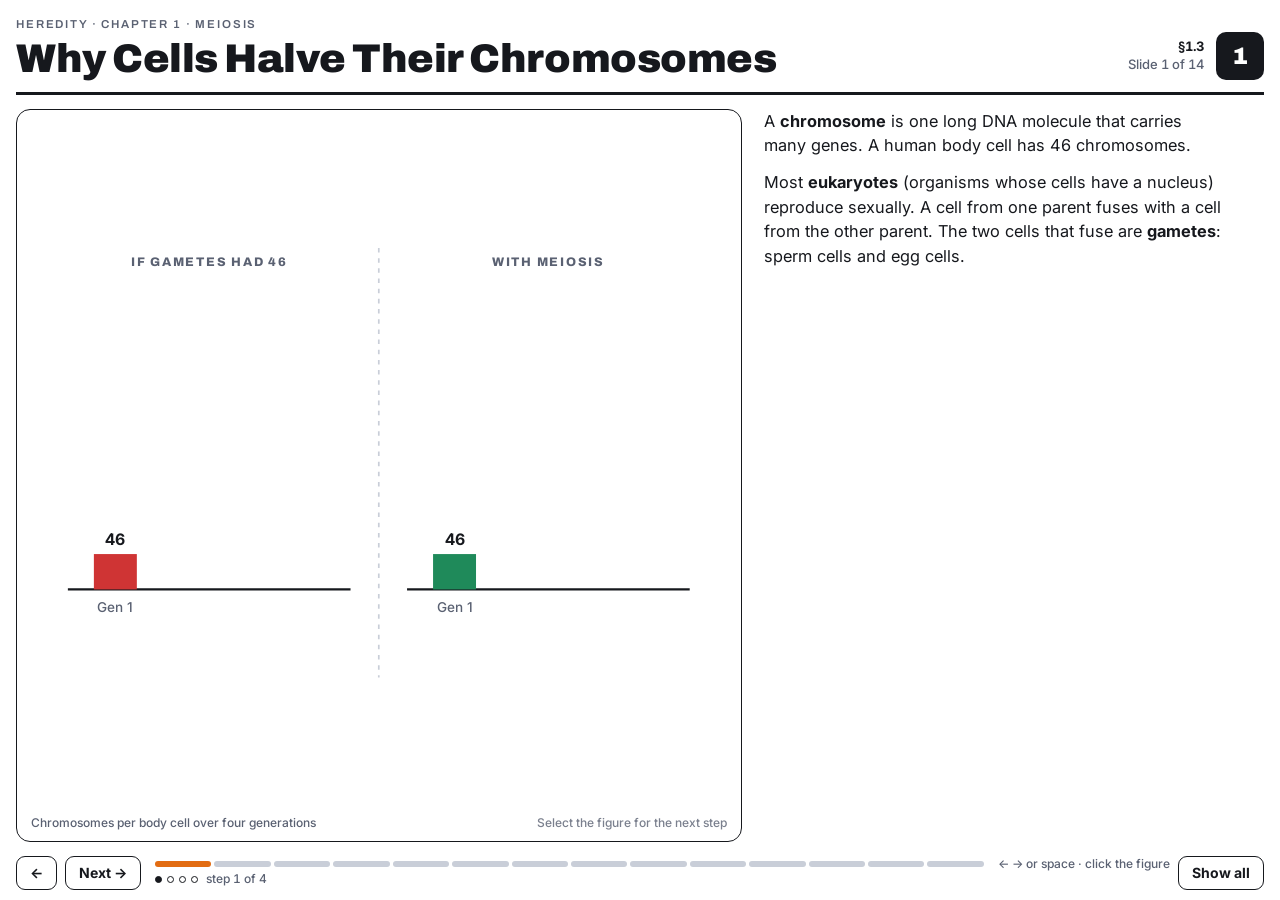
==== commit efc5bda9: "Redo deck prose with the slop-scorer rubric Sentence-level slop review of both decks (mitosis M→L, m" ====
--- a/slides/01-meiosis.html
+++ b/slides/01-meiosis.html
@@ -327,13 +327,13 @@
 slides:[
 
 /* 1 ─────────────────────────────── */
-{sec:'1.3',title:'Why Cells Halve Their Chromosomes',caption:'Chromosomes in each body cell, generation after generation',
-text:`<p data-step="0">A <b>chromosome</b> is a long DNA molecule. It carries many genes. A human body cell has 46 chromosomes.</p>
-<p data-step="0">Most eukaryotes (organisms whose cells have a nucleus) reproduce sexually. A cell from one parent joins with a cell from the other parent. These two cells are <b>gametes</b> (sperm and egg).</p>
+{sec:'1.3',title:'Why Cells Halve Their Chromosomes',caption:'Chromosomes per body cell over four generations',
+text:`<p data-step="0">A <b>chromosome</b> is one long DNA molecule that carries many genes. A human body cell has 46 chromosomes.</p>
+<p data-step="0">Most <b>eukaryotes</b> (organisms whose cells have a nucleus) reproduce sexually. A cell from one parent fuses with a cell from the other parent. The two cells that fuse are <b>gametes</b>: sperm cells and egg cells.</p>
 <p data-step="1">Suppose that each gamete had 46 chromosomes. Then the child would have 46 + 46 = 92 chromosomes.</p>
-<p data-step="2">The number would double in each generation: 92, 184, 368. A species cannot continue in this way.</p>
-<p data-step="3"><b>Meiosis</b> is the cell division that makes gametes. Each gamete gets half the number of chromosomes. 23 + 23 = 46, so the number stays the same in each generation.</p>
-<p data-step="3">Meiosis is similar to mitosis in many ways. In both, the chromosomes line up at the middle of the cell. Then microtubules pull them to the two ends of the cell. Meiosis also has important differences from mitosis. This deck shows them.</p>`,
+<p data-step="2">In each new generation, the number would double again: 184, then 368. A species cannot continue with a chromosome number that doubles in each generation.</p>
+<p data-step="3"><b>Meiosis</b> is the cell division that makes gametes. Meiosis halves the chromosome number, so each human gamete has 23 chromosomes. 23 + 23 = 46, so the number stays the same in each generation.</p>
+<p data-step="3">Meiosis has steps in common with mitosis. In both, the chromosomes align at the middle of the cell. Then <b>microtubules</b> (thin protein tubes) move them to the two ends of the cell. Meiosis differs from mitosis in two main ways. Meiosis has two divisions, and its first division separates pairs of chromosomes.</p>`,
 star:'Half + half = whole: 23 + 23 = 46.',starStep:3,
 scene(H){const s=ST();const base=322,k=.68;
   cap(s,170,36,'If gametes had 46');cap(s,470,36,'With meiosis');
@@ -357,15 +357,15 @@
   ];}},
 
 /* 2 ─────────────────────────────── */
-{sec:'1.3',title:'Meiosis in Five Moves',caption:'After Fig. 1.3.1 · 2N = 4 model: one long pair and one short pair · blue = from dad, orange = from mom',
-text:`<p data-step="0">A cell that will go through meiosis is a <b>meiocyte</b>. A meiocyte is <b>diploid (2N)</b>: it has two sets of chromosomes, one set from each parent. The two matching chromosomes of a pair are <b>homologous chromosomes</b> (homologs). Homologs carry the same genes in the same order.</p>
-<p data-step="1">First, the meiocyte grows and copies each chromosome, as a cell does before mitosis. Each copied chromosome has two identical <b>sister chromatids</b>. A <b>centromere</b> holds the sisters together.</p>
-<p data-step="2">Then meiosis has two divisions. In <b>Meiosis I</b>, the homologs find each other and pair up.</p>
-<p data-step="3">While they are paired, homologs can exchange parts. This exchange is <b>crossing over</b>.</p>
-<p data-step="4">At the end of Meiosis I, the homologs separate into two cells. Each cell has one set of chromosomes. It is <b>haploid (1N)</b>.</p>
-<p data-step="5">In <b>Meiosis II</b>, the sister chromatids separate. After two divisions of the cytoplasm, there are four cells. Each cell has a single copy of each chromosome.</p>
-<p data-step="5" class="note">Most multicellular organisms use meiosis to make gametes. Some single-celled eukaryotes, such as yeast, use meiosis to enter the haploid part of their life cycle. Before meiosis, a cell that will become an egg is an <b>oocyte</b>. A cell that will become sperm is a <b>spermatocyte</b>.</p>`,
-star:'Meiosis I splits the Pairs. Meiosis II splits the Sisters.',starStep:5,
+{sec:'1.3',title:'Meiosis in Five Moves',caption:'After Fig. 1.3.1 · 2n = 4 model: one long pair and one short pair · blue = from dad, orange = from mom',
+text:`<p data-step="0">A <b>meiocyte</b> is a cell that will divide by meiosis. A meiocyte is <b>diploid (2n)</b>: it has two sets of chromosomes, one set from each parent. The two chromosomes of a pair are <b>homologous chromosomes</b>, or <b>homologs</b>. Homologs carry the same genes in the same order.</p>
+<p data-step="1">First, the meiocyte grows and copies its DNA, as a cell does before mitosis. A <b>replicated chromosome</b> has two identical <b>sister chromatids</b>. A <b>centromere</b> holds the two sister chromatids together.</p>
+<p data-step="2">Meiosis then has two divisions. In <b>Meiosis I</b>, each chromosome finds its homolog, and the two homologs pair.</p>
+<p data-step="3">Paired homologs exchange segments of DNA. The exchange is <b>crossing over</b>.</p>
+<p data-step="4">At the end of Meiosis I, the two homologs of each pair go into different cells. Each of the two cells has one set of chromosomes, so each cell is <b>haploid (1n)</b>.</p>
+<p data-step="5">In <b>Meiosis II</b>, the sister chromatids separate. After two divisions of the cytoplasm, there are four cells. Each cell has one copy of each chromosome.</p>
+<p data-step="5" class="note">Most multicellular organisms use meiosis to make gametes. Some single-celled eukaryotes, such as yeast, use meiosis to enter the haploid part of their life cycle. An <b>oocyte</b> is a cell that will become an egg. A <b>spermatocyte</b> is a cell that will become sperm.</p>`,
+star:'Meiosis I separates the Pairs. Meiosis II separates the Sisters.',starStep:5,
 scene(H){const s=ST();
   const A=H.cell(s,{x:320,y:200,r:130});
   const B=[195,445].map(x=>{const c=H.cell(s,{x,y:200,r:80.6});H.T(c,{r:90},{d:0});H.O(c,0,{d:0});return c});
@@ -377,23 +377,23 @@
   const spark=H.g(s);[[320,173]].forEach(([x,y])=>[0,45,90,135].forEach(a=>{const r=a*Math.PI/180;
     H.E('line',{x1:x-9*Math.cos(r),y1:y-9*Math.sin(r),x2:x+9*Math.cos(r),y2:y+9*Math.sin(r),st:'stroke:var(--hi);stroke-width:3;stroke-linecap:round'},spark)}));H.O(spark,0,{d:0});
   return [
-    ()=>{all.forEach((c,i)=>H.O(c,1,{at:i*120}));say('Meiocyte · 2N · 4 chromosomes')},
-    ()=>{all.forEach(c=>H.setChr(c,'x',{d:1200}));say('Copy: each chromosome now has 2 sister chromatids')},
-    ()=>{H.T(bL,{x:303,y:150},{d:1100});H.T(oL,{x:337,y:150},{d:1100});H.T(oS,{x:303,y:255},{d:1100});H.T(bS,{x:337,y:255},{d:1100});say('Meiosis I: homologs pair up')},
-    ()=>{H.O(spark,1,{d:200});H.after(400,()=>{tipOn({d:500});H.O(spark,0,{d:400})});say('Crossing over: homologs exchange parts')},
-    ()=>{H.cleave(A,125,.62,{d:1500});H.T(bL,{x:182,y:200},{d:1300});H.T(oS,{x:210,y:200},{d:1300});H.T(oL,{x:432,y:200},{d:1300});H.T(bS,{x:460,y:200},{d:1300});say('End of Meiosis I: 2 cells, each 1N')},
+    ()=>{all.forEach((c,i)=>H.O(c,1,{at:i*120}));say('Meiocyte · 2n · 4 chromosomes')},
+    ()=>{all.forEach(c=>H.setChr(c,'x',{d:1200}));say('S phase: each chromosome now has 2 sister chromatids')},
+    ()=>{H.T(bL,{x:303,y:150},{d:1100});H.T(oL,{x:337,y:150},{d:1100});H.T(oS,{x:303,y:255},{d:1100});H.T(bS,{x:337,y:255},{d:1100});say('Meiosis I: homologs pair')},
+    ()=>{H.O(spark,1,{d:200});H.after(400,()=>{tipOn({d:500});H.O(spark,0,{d:400})});say('Crossing over: homologs exchange segments')},
+    ()=>{H.cleave(A,125,.62,{d:1500});H.T(bL,{x:182,y:200},{d:1300});H.T(oS,{x:210,y:200},{d:1300});H.T(oL,{x:432,y:200},{d:1300});H.T(bS,{x:460,y:200},{d:1300});say('End of Meiosis I: 2 cells, each 1n')},
     ()=>{H.O(A,0,{d:0});B.forEach(c=>H.O(c,1,{d:0}));B.forEach(c=>H.cleave(c,78,.62,{d:1500}));
       [[bL,195,191],[oS,195,213],[oL,445,191],[bS,445,213]].forEach(([c,x,y])=>{H.T(c,{x,y,r:90},{d:700});H.after(650,()=>{H.setChr(c,'apart',{D:70,d:1200});H.after(1250,()=>relax(c,0,{d:700}))})});
       say('End of Meiosis II: 4 haploid cells, all different')},
   ];}},
 
 /* 3 ─────────────────────────────── */
-{sec:'1.3',title:'Prophase I: Homologs Pair Up',caption:'After Fig. 1.3.5 · one homologous pair, nuclear envelope dashed',
-text:`<p data-step="0"><b>Prophase I</b> is the first stage of Meiosis I. It is long, so biologists divide it into five substages. In <b>leptotene</b>, the copied chromosomes condense and become visible as thin threads. The centrosomes start to move to opposite ends (poles) of the cell.</p>
-<p data-step="1">In <b>zygotene</b>, each chromosome pairs with its homolog. This pairing is <b>synapsis</b> (the homologs <b>synapse</b>). Proteins bind to both homologs along their full length. These proteins make the <b>synaptonemal complex</b>. The word synapse means junction.</p>
-<p data-step="2">In <b>pachytene</b>, synapsis is complete. The paired homologs are a <b>bivalent</b>. A bivalent has four chromatids, so it is also a <b>tetrad</b>. Crossing over occurs inside the synaptonemal complex.</p>
-<p data-step="3">In <b>diplotene</b>, the synaptonemal complex disappears and the tetrads become clear. The homologs move apart a little. They stay joined where crossing over occurred. Each joining point is a <b>chiasma</b> (plural: chiasmata).</p>
-<p data-step="4">In <b>diakinesis</b>, the chromatids get thicker and shorter. The nuclear membrane breaks down. The spindle fibres start to form.</p>`,
+{sec:'1.3',title:'Prophase I: Homologs Pair',caption:'After Fig. 1.3.5 · one homologous pair, nuclear envelope dashed',
+text:`<p data-step="0"><b>Prophase I</b> is the first stage of Meiosis I. Prophase I takes a long time. Biologists divide it into five substages. In <b>leptotene</b>, the replicated chromosomes condense into thin visible threads. The <b>centrosomes</b> (the structures that organize the spindle) move toward the two ends of the cell, the <b>poles</b>.</p>
+<p data-step="1">In <b>zygotene</b>, each chromosome attaches to its homolog along its full length. The attachment is <b>synapsis</b>, and the homologs <b>synapse</b> (synapse means junction). Proteins bind to both homologs and make a protein ladder between them, the <b>synaptonemal complex</b>.</p>
+<p data-step="2">In <b>pachytene</b>, synapsis is complete. The two synapsed homologs form a <b>bivalent</b>. A bivalent has four chromatids, so biologists also call it a <b>tetrad</b>. Crossing over occurs inside the synaptonemal complex.</p>
+<p data-step="3">In <b>diplotene</b>, the synaptonemal complex disappears and the four chromatids become visible. The homologs move a small distance apart. They stay attached where crossing over occurred. Each attachment point is a <b>chiasma</b> (plural: <b>chiasmata</b>).</p>
+<p data-step="4">In <b>diakinesis</b>, the chromatids become shorter and thicker. The <b>nuclear envelope</b> (the membrane around the nucleus) dissolves. The <b>spindle fibres</b> (bundles of microtubules) start to form.</p>`,
 star:'Lazy Zebras Pack Dinner Daily: Leptotene, Zygotene, Pachytene, Diplotene, Diakinesis.',starStep:4,
 scene(H){const s=ST();
   const nuc=H.nucleus(s,320,190,152);
@@ -425,12 +425,12 @@
 
 /* 4 ─────────────────────────────── */
 {sec:'1.3',title:'Crossing Over',caption:'After Fig. 1.3.6 · gene A/a near the top, gene B/b near the bottom',
-text:`<p data-step="0">In pachytene, the four chromatids of a bivalent lie side by side. Chromatids of the same homolog are sister chromatids. Chromatids of different homologs are <b>non-sister chromatids</b>.</p>
-<p data-step="0">An <b>allele</b> is one version of a gene. The blue homolog carries alleles A and B. The orange homolog carries alleles a and b. Homologs have the same genes, but they can have different alleles.</p>
-<p data-step="1">DNA repair enzymes cut the DNA of two non-sister chromatids. The cuts are at almost the same location on both chromatids.</p>
-<p data-step="2">The enzymes then join each piece to the other non-sister chromatid with covalent (strong chemical) bonds. The point where the chromatids cross is a <b>chiasma</b>. The chiasmata hold the homologs together during Meiosis I. This helps each pair to point the correct way and separate correctly.</p>
-<p data-step="3">The new arrangement stays until the end of meiosis. Two chromatids keep the parent combinations, AB and ab. Two chromatids have new combinations, Ab and aB. These are <b>recombinant</b> chromatids. This change of allele combinations is <b>recombination</b>.</p>
-<p data-step="3">Crossing over makes genetic diversity. Over many generations, natural selection acts on this diversity. This is part of evolution.</p>`,
+text:`<p data-step="0">In pachytene, the four chromatids of a bivalent lie side by side. Two chromatids from the same homolog are sister chromatids. Two chromatids from different homologs are <b>non-sister chromatids</b>.</p>
+<p data-step="0">An <b>allele</b> is one version of a gene. The blue homolog carries alleles A and B. The orange homolog carries alleles a and b. Homologs carry the same genes, but their alleles can differ.</p>
+<p data-step="1"><b>DNA repair enzymes</b> (proteins that repair DNA) cut two non-sister chromatids. The two cuts are at almost the same location.</p>
+<p data-step="2">The enzymes then join each cut end to the other non-sister chromatid with <b>covalent bonds</b> (strong chemical bonds). The point where the two chromatids cross is a chiasma. Chiasmata hold the homologs together during Meiosis I. As a result, each pair aligns in the correct direction and separates correctly.</p>
+<p data-step="3">The new arrangement stays until the end of meiosis. Two chromatids keep the parental combinations, AB and ab. The two chromatids with new combinations, Ab and aB, are <b>recombinant</b> chromatids. A change in allele combinations is <b>recombination</b>.</p>
+<p data-step="3">So crossing over increases <b>genetic diversity</b> (the differences between the individuals of a population). Over many generations, <b>natural selection</b> acts on that diversity. Allele combinations that help survival and reproduction become more common. In this way, populations <b>evolve</b> (change over time).</p>`,
 star:'CROSSing over = non-sisters CROSS and swap ends.',starStep:3,
 scene(H){const s=ST();const top=70,bot=320,brk=210,cy=150;
   const X={c1:250,c2:280,c3:360,c4:390};
@@ -471,12 +471,12 @@
   ];}},
 
 /* 5 ─────────────────────────────── */
-{sec:'1.3',title:'Metaphase I: Pairs Line Up',caption:'Spindle fibres from each pole · each pair can face either way',
-text:`<p data-step="0">In <b>Metaphase I</b>, the tetrads line up on the <b>metaphase plate</b>, the plane across the middle (equator) of the cell. They line up as pairs, in double file. In mitosis, the chromosomes line up one by one, in single file.</p>
-<p data-step="1">Each homolog attaches to <b>spindle fibres</b> (microtubules) from one pole. Its two sister chromatids attach to fibres from the same pole. The other homolog attaches to fibres from the opposite pole.</p>
-<p data-step="2">The direction of each pair is random. The direction of one pair does not control the direction of another pair. So chromosomes from dad and from mom mix in the gametes.</p>
-<p data-step="3">With n pairs, there are 2<sup>n</sup> possible combinations of chromosomes. A human has 23 pairs. So one person can make 2<sup>23</sup> = 8,388,608 combinations, before crossing over adds more.</p>
-<p data-step="3">This random sorting is the basis of Mendel’s second law, the <b>Law of Independent Assortment</b>. Genes on different chromosomes sort independently.</p>`,
+{sec:'1.3',title:'Metaphase I: Pairs Align',caption:'Spindle fibres from each pole · each pair can face either way',
+text:`<p data-step="0">In <b>Metaphase I</b>, the bivalents align on the <b>metaphase plate</b>, the plane across the middle (equator) of the cell. They align as pairs, in double file. In mitosis, chromosomes align one at a time, in single file.</p>
+<p data-step="1">Each homolog attaches to spindle fibres from one pole. Both of its sister chromatids attach to fibres from that same pole. The other homolog attaches to fibres from the opposite pole.</p>
+<p data-step="2">The direction of each pair is random. The direction of one pair has no effect on the direction of another pair. As a result, each gamete gets a mixture of chromosomes from dad and from mom.</p>
+<p data-step="3">With n pairs, there are 2<sup>n</sup> possible combinations of chromosomes. Humans have 23 pairs, so one person can make 2<sup>23</sup> = 8,388,608 combinations. Crossing over makes even more combinations.</p>
+<p data-step="3">Random alignment is the basis of Mendel’s second law, the <b>Law of Independent Assortment</b>. Gregor Mendel found the laws of heredity with pea plants in the 1860s. Genes on different chromosomes go into gametes independently of each other.</p>`,
 star:'Metaphase I = pairs, double file. Independent assortment happens here.',starStep:3,
 scene(H){const s=ST();const cx=320,cy=175,r=150,yL=115,yS=235,PL=[195,cy],PR=[445,cy];
   H.E('circle',{cx,cy,r,cls:'cellfill',st:'stroke:var(--ink);stroke-width:2.5'},s);
@@ -504,11 +504,11 @@
 
 /* 6 ─────────────────────────────── */
 {sec:'1.3',title:'Anaphase I: Homologs Separate',caption:'Long pair: A on the blue homolog, a on the orange homolog',
-text:`<p data-step="0">At the end of Metaphase I, the chiasmata still hold each pair together.</p>
-<p data-step="1">In <b>Anaphase I</b>, the chiasmata dissolve. The proteins that held the homologs together are released.</p>
-<p data-step="2">The spindle fibres pull the two homologs of each pair to opposite poles. One member of each pair goes to each future daughter cell.</p>
-<p data-step="2">The centromeres do not divide. The sister chromatids stay joined. So a complete copied chromosome moves to each pole.</p>
-<p data-step="3">This is the physical basis of Mendel’s first law, the <b>Law of Equal Segregation</b>. The two alleles of a gene (A and a) separate into different cells. Each gamete gets one allele of each gene.</p>`,
+text:`<p data-step="0">At the end of Metaphase I, chiasmata still hold the homologs of each pair together.</p>
+<p data-step="1">In <b>Anaphase I</b>, the chiasmata dissolve. The proteins that held the homologs together detach.</p>
+<p data-step="2">Spindle fibres move the two homologs of each pair to opposite poles. One homolog of each pair goes to each future daughter cell.</p>
+<p data-step="2">The centromeres do not divide, so the sister chromatids stay joined. Each pole gets complete replicated chromosomes.</p>
+<p data-step="3">Anaphase I is the physical basis of Mendel’s first law, the <b>Law of Equal Segregation</b>. The two alleles of a gene, A and a, go into different cells. Each gamete gets one allele of each gene.</p>`,
 star:'Anaphase I: homologs Apart. Sisters stay joined.',starStep:3,
 scene(H){const s=ST();const cx=320,cy=175,r=150,yL=115,yS=235,PL=[185,cy],PR=[455,cy];
   H.E('circle',{cx,cy,r,cls:'cellfill',st:'stroke:var(--ink);stroke-width:2.5'},s);
@@ -534,19 +534,19 @@
   ];}},
 
 /* 7 ─────────────────────────────── */
-{sec:'1.3',title:'Telophase I and Interkinesis',caption:'Each new cell: 1N, 2 chromosomes, 4 chromatids',
-text:`<p data-step="0">At the end of Anaphase I, one complete set of copied chromosomes is at each pole.</p>
-<p data-step="1">In <b>Telophase I</b>, a nuclear envelope forms again around each set of chromosomes. The spindle fibres disappear.</p>
-<p data-step="2">Then cytokinesis (division of the cytoplasm) occurs. Each new nucleus is now in a separate daughter cell. Each cell has half the number of chromosomes. Each chromosome still has two sister chromatids.</p>
-<p data-step="2">The number of chromosome sets changes from 2N to 1N. So Meiosis I is a <b>reductional division</b>.</p>
-<p data-step="3"><b>Interkinesis</b> is the short stage between Meiosis I and Meiosis II. It is similar to interphase, but there is no S phase. The cell does not copy its chromosomes again.</p>`,
-star:'Meiosis I REDUCES: 2N → 1N. No DNA copy before Meiosis II.',starStep:3,
+{sec:'1.3',title:'Telophase I and Interkinesis',caption:'Each new cell: 1n, 2 chromosomes, 4 chromatids',
+text:`<p data-step="0">At the end of Anaphase I, each pole has one complete set of replicated chromosomes.</p>
+<p data-step="1">In <b>Telophase I</b>, a nuclear envelope forms again around each set. The spindle fibres disappear.</p>
+<p data-step="2">Next, <b>cytokinesis</b> (division of the cytoplasm) makes two daughter cells. Each daughter cell has half the number of chromosomes. Each chromosome still has two sister chromatids.</p>
+<p data-step="2">The number of chromosome sets falls from 2n to 1n. For that reason, Meiosis I is a <b>reductional division</b>.</p>
+<p data-step="3"><b>Interkinesis</b> is the short stage between Meiosis I and Meiosis II. Interkinesis is similar to <b>interphase</b> (the time between two divisions of a body cell). Unlike interphase, interkinesis has no <b>S phase</b> (DNA copy phase), so the cell does not copy its DNA again.</p>`,
+star:'Meiosis I REDUCES: 2n → 1n. No DNA copy before Meiosis II.',starStep:3,
 scene(H){const s=ST();const cy=190,PL=[160,cy],PR=[480,cy];
   const C=H.cell(s,{x:320,y:cy,r:165});const fb=H.g(s);const ps=poles(s,[PL[0],PR[0]],cy);
   const sets=[[222,'dad','dad'],[418,'mom','mom']].map(([x,cl,cs],i)=>[chrom(s,x,160,cl,1,i?{tipsA:[{from:8,color:'dad',show:1}]}:{tipsB:[{from:8,color:'mom',show:1}]}),chrom(s,x,232,cs,0)]);
   const fs=[];[[PL,212],[PR,428]].forEach(([P,x])=>[160,232].forEach(y=>{fs.push(H.fibre(fb,P,[x,y-4]),H.fibre(fb,P,[x,y+4]))}));
   const nucs=[222,418].map(x=>{const n=H.nucleus(s,x,192,74);H.O(n,0,{d:0});return n});
-  const lb=[];[222,418].forEach(x=>{lb.push(H.txt(s,x,316,'1N','lb',{'text-anchor':'middle',st:'font-family:var(--f-math);font-style:italic;font-size:18px'}),H.txt(s,x,336,'2 chromosomes, 4 chromatids','lbs',{'text-anchor':'middle'}))});H.O(lb,0,{d:0});
+  const lb=[];[222,418].forEach(x=>{lb.push(H.txt(s,x,316,'1n','lb',{'text-anchor':'middle',st:'font-family:var(--f-math);font-style:italic;font-size:18px'}),H.txt(s,x,336,'2 chromosomes, 4 chromatids','lbs',{'text-anchor':'middle'}))});H.O(lb,0,{d:0});
   const noS=H.g(s);H.E('circle',{cx:320,cy:cy,r:20,st:'fill:var(--paper);stroke:var(--bad);stroke-width:3'},noS);
   H.txt(noS,320,cy+8,'S','big',{'text-anchor':'middle',st:'font-size:22px'});H.E('line',{x1:306,y1:cy+14,x2:334,y2:cy-14,st:'stroke:var(--bad);stroke-width:3;stroke-linecap:round'},noS);
   H.txt(noS,320,370,'Interkinesis: no S phase, no DNA copying','lb',{'text-anchor':'middle'});H.O(noS,0,{d:0});
@@ -559,12 +559,12 @@
 
 /* 8 ─────────────────────────────── */
 {sec:'1.3',title:'Meiosis II: Sisters Separate',caption:'Both cells from Meiosis I divide at the same time',
-text:`<p data-step="0"><b>Meiosis II</b> is similar to mitosis. Both cells from Meiosis I divide again. In <b>Prophase II</b>, the chromosomes condense, the centrioles move to the poles and the nuclear envelope breaks down.</p>
-<p data-step="1">In <b>Metaphase II</b>, the chromosomes line up at the metaphase plate one by one, in single file. The two sister chromatids attach to spindle fibres from opposite poles.</p>
+text:`<p data-step="0"><b>Meiosis II</b> is similar to mitosis. Both cells from Meiosis I divide again. In <b>Prophase II</b>, the chromosomes condense and the nuclear envelope dissolves. The <b>centrioles</b> (small cylinders inside each centrosome) move to the poles.</p>
+<p data-step="1">In <b>Metaphase II</b>, the chromosomes align on the metaphase plate one at a time, in single file. The two sister chromatids of each chromosome attach to spindle fibres from opposite poles.</p>
 <p data-step="2">In <b>Anaphase II</b>, the centromeres divide. The sister chromatids move to opposite poles.</p>
-<p data-step="3">In <b>Telophase II</b>, the chromosomes start to uncoil. The nuclear envelope and the nucleoli form again. Cytokinesis then makes four daughter cells. Each cell has the haploid number of chromosomes.</p>
-<p data-step="4">Meiosis II separates sister chromatids, as mitosis does. The number of sets does not change (1N stays 1N). So Meiosis II is an <b>equational division</b>. Because of crossing over and independent assortment, the four cells are all different.</p>`,
-star:'EQUational = the number stays EQUal. Meiosis II = mitosis of a 1N cell.',starStep:4,
+<p data-step="3">In <b>Telophase II</b>, the chromosomes start to uncoil. The nuclear envelope and the <b>nucleoli</b> (dense regions inside the nucleus) form again. Cytokinesis then makes four daughter cells. Each daughter cell is haploid.</p>
+<p data-step="4">Meiosis II separates sister chromatids, as mitosis does. The number of chromosome sets stays at 1n. For that reason, Meiosis II is an <b>equational division</b>. Crossing over and independent assortment make the four cells all different.</p>`,
+star:'EQUational = the number stays EQUal. Meiosis II = mitosis of a 1n cell.',starStep:4,
 scene(H){const s=ST();const cy=200,X=[170,470];
   const C=X.map(x=>H.cell(s,{x,y:cy,r:100}));
   const nucs=X.map(x=>H.nucleus(s,x,cy,62));const fb=H.g(s);
@@ -587,10 +587,10 @@
 
 /* 9 ─────────────────────────────── */
 {sec:'1.3',title:'Counting DNA and Chromosome Sets',caption:'After Fig. 1.3.4 · c = amount of DNA, n = number of chromosome sets',
-text:`<p data-step="0">Two numbers describe the genetic material in a cell. <b>c</b> is the amount of DNA. <b>n</b> is the number of complete chromosome sets. A meiocyte in G1 (before it copies its DNA) is 2c and 2n.</p>
-<p data-step="1">In S phase, the DNA doubles to 4c. A copied chromosome is still one chromosome, because it has one centromere. So the cell stays 2n.</p>
-<p data-step="2">Meiosis I separates the homologs. Each cell gets half the DNA (2c) and one set of chromosomes (1n). In humans, 46 chromosomes become 23.</p>
-<p data-step="3">Meiosis II separates the sister chromatids. Each cell gets half the DNA again (1c). The number of sets stays 1n. A human gamete is 1c (about 3,000 million base pairs of DNA) and 1n = 23.</p>`,
+text:`<p data-step="0">Two numbers describe the genetic material in a cell. The letter <b>c</b> gives the amount of DNA. The letter <b>n</b> gives the number of complete chromosome sets. A meiocyte in <b>G1</b> (the growth phase before DNA copy) is 2c and 2n.</p>
+<p data-step="1">In S phase, the amount of DNA doubles to 4c. A replicated chromosome is still one chromosome, because it has one centromere. So the cell stays 2n.</p>
+<p data-step="2">Meiosis I separates the homologs. Each cell gets half the DNA (2c) and one set of chromosomes (1n). In humans, 46 chromosomes become 23 per cell.</p>
+<p data-step="3">Meiosis II separates the sister chromatids. Each cell gets half the DNA again (1c), and the number of sets stays 1n. A human gamete has 1c of DNA, about 3000 million <b>base pairs</b> (the rungs of the DNA ladder). A human gamete also has 1n = 23 chromosomes.</p>`,
 star:'c counts DNA. n counts sets. S doubles c, not n.',starStep:3,
 scene(H){const s=ST();
   const col=[75,220,390,560];const titles=['G1 meiocyte','after S','after Meiosis I','after Meiosis II'];
@@ -618,11 +618,11 @@
 
 /* 10 ─────────────────────────────── */
 {sec:'1.3',title:'From Meiosis to Gametes',caption:'After Fig. 1.3.7 · polar body formation during gamete maturation',
-text:`<p data-step="0">In animals and plants, the cells from meiosis must mature before they become working gametes.</p>
-<p data-step="1">In male animals, Meiosis I makes two equal cells. In female animals, Meiosis I is not equal. One cell keeps almost all of the cytoplasm. The other cell is very small.</p>
-<p data-step="2">In male animals, the four cells from meiosis are <b>spermatids</b>. In female animals, one large cell becomes the egg. The three small cells are <b>polar bodies</b>.</p>
-<p data-step="3">Each spermatid grows new structures, such as a tail. Then it is a working sperm cell. The egg keeps the maximum amount of nutrients. The polar bodies break down.</p>
-<p data-step="3">In plants, the cells from meiosis divide a few times by mitosis. Then they become male or female gametes.</p>`,
+text:`<p data-step="0">In animals and plants, the cells from meiosis must mature before they function as gametes.</p>
+<p data-step="1">In male animals, Meiosis I makes two cells of equal size. In female animals, the division is unequal. One cell keeps almost all of the cytoplasm, and the other cell is small.</p>
+<p data-step="2">In male animals, the four cells from meiosis are <b>spermatids</b>. In female animals, the large cell becomes the egg. The three small cells are <b>polar bodies</b>.</p>
+<p data-step="3">Each spermatid grows new structures, such as a tail, and becomes a functional sperm cell. Only one cell from each meiosis becomes an egg, so the egg keeps the maximum amount of nutrients. The polar bodies do not become gametes, and they disappear.</p>
+<p data-step="3">In plants, each cell from meiosis divides a few times by mitosis. The new cells then develop into male or female gametes.</p>`,
 star:'Spermatocyte → 4 sperm. Oocyte → 1 egg + 3 polar bodies.',starStep:3,
 scene(H){const s=ST();const ym=110,yf=310;
   cap(s,18,24,'Sperm · male animals','start');cap(s,18,232,'Egg · female animals','start');
@@ -663,7 +663,7 @@
 <tr data-step="3"><td>Chromosomes</td><td>2n → 2n (46 → 46)</td><td>2n → n (46 → 23)</td></tr>
 <tr data-step="3"><td>Daughter cells</td><td>identical to the parent</td><td>all different, half the chromosomes</td></tr>
 </tbody></table></div>`,
-star:'miTosis = my Toes (body cells). meiOsis = makes Ova and sperm.',starStep:3,
+star:'miTosis = my Toes (body cells). meiOsis = makes Ova (egg cells) and sperm.',starStep:3,
 scene(H){const s=ST();const P=[[-21,40,'dad'],[-7,40,'mom'],[7,24,'dad'],[21,24,'mom']];
   cap(s,160,30,'Mitosis');cap(s,480,30,'Meiosis');
   H.E('line',{x1:320,y1:20,x2:320,y2:400,st:'stroke:var(--faint);stroke-width:1.5;stroke-dasharray:4 5'},s);
@@ -688,12 +688,12 @@
 
 /* 12 ─────────────────────────────── */
 {sec:'1.3',title:'When Meiosis Goes Wrong',caption:'Nondisjunction in Meiosis I · chromosome 21 shown',
-text:`<p data-step="0">Meiosis explains Mendel’s laws. <b>Segregation</b> occurs in Anaphase I, when the homologs move apart. <b>Independent assortment</b> occurs in Metaphase I, when each pair lines up in a random direction.</p>
-<p data-step="0">Three events make each gamete and each child different: crossing over, independent assortment and random fertilization. Random fertilization means that any sperm can join with any egg.</p>
-<p data-step="1">Sometimes the homologs of a pair do not separate. Both homologs move to the same pole. This error is <b>nondisjunction</b>.</p>
-<p data-step="2">Then one gamete has an extra chromosome (n + 1). The other gamete has no copy of that chromosome (n − 1).</p>
-<p data-step="3">Suppose an n + 1 gamete joins with a normal gamete. The zygote (the first cell of the child) has three copies of that chromosome. Three copies of chromosome 21 cause Down syndrome.</p>`,
-star:'NON-disjunction = the pair does NOT come apart.',starStep:3,
+text:`<p data-step="0">Meiosis explains Mendel’s laws. <b>Segregation</b> occurs in Anaphase I, when the homologs separate. <b>Independent assortment</b> occurs in Metaphase I, when each pair aligns in a random direction.</p>
+<p data-step="0">Crossing over and independent assortment make each gamete different. In random fertilization, any sperm cell can fuse with any egg cell. So all three events make each child different.</p>
+<p data-step="1">Sometimes the two homologs of a pair do not separate. Both homologs move to the same pole. The failure to separate is <b>nondisjunction</b>.</p>
+<p data-step="2">As a result, one cell from Meiosis I has an extra copy of that chromosome (n + 1). The other cell has no copy of that chromosome (n − 1). After Meiosis II, two gametes are n + 1 and two gametes are n − 1.</p>
+<p data-step="3">Suppose that an n + 1 gamete fuses with a normal gamete. The <b>zygote</b> (the first cell of the child) then has three copies of that chromosome. Three copies of chromosome 21 cause <b>Down syndrome</b>.</p>`,
+star:'NON-disjunction = the pair does NOT separate.',starStep:3,
 scene(H){const s=ST();const cy=175,PL=[100,cy],PR=[280,cy];
   const C=H.cell(s,{x:190,y:cy,r:115});const ps=poles(s,[PL[0],PR[0]],cy);const fb=H.g(s);
   const plate=H.E('line',{x1:190,y1:cy-90,x2:190,y2:cy+90,st:'stroke:var(--muted);stroke-width:1.5;stroke-dasharray:5 5'},s);
@@ -719,51 +719,50 @@
 
 /* 13 ─────────────────────────────── */
 {sec:'1.8',title:'Key Terms',wide:true,steps:1,
-text:`<style>.kt{display:grid;grid-template-columns:repeat(auto-fill,minmax(250px,1fr));gap:10px}.kt div{border:1.5px solid var(--ink);border-radius:12px;padding:10px 12px;background:var(--card)}
-.kt b{display:block;font:800 15px/1.2 var(--f-display);margin-bottom:3px}.kt span{font-size:14.5px;line-height:1.4}.txt .kh{margin-top:4px}</style>
-<h3 class="kh">Cells</h3><div class="kt">
-<div><b>gamete</b><span>A sex cell (sperm or egg). It is haploid.</span></div>
-<div><b>meiocyte</b><span>A diploid (2N) cell that will go through meiosis.</span></div>
-<div><b>oocyte · spermatocyte</b><span>A cell before meiosis that will become an egg · sperm.</span></div>
-<div><b>spermatid</b><span>One of the four male cells from meiosis. It grows a tail and becomes a sperm.</span></div>
-<div><b>polar bodies</b><span>The three small cells from female meiosis. They break down. They do not become eggs.</span></div>
-<div><b>diploid (2N) · haploid (1N)</b><span>Two sets of chromosomes · one set of chromosomes.</span></div></div>
-<h3 class="kh">Chromosomes</h3><div class="kt">
-<div><b>homologous chromosomes</b><span>A pair of chromosomes, one from each parent. Same genes in the same order. The alleles can differ.</span></div>
-<div><b>sister chromatids</b><span>The two identical copies of a copied chromosome, joined at the centromere. At first they carry the same alleles.</span></div>
-<div><b>allele · locus</b><span>A version of a gene · the location of a gene on a chromosome. A diploid cell has up to two alleles at one locus.</span></div>
-<div><b>synapse · synapsis · pair up</b><span>Homologs come together along their full length in Prophase I. This occurs in meiosis, not in mitosis.</span></div>
-<div><b>synaptonemal complex</b><span>The proteins that hold synapsed homologs together. They are released at Anaphase I.</span></div>
-<div><b>bivalent · tetrad</b><span>A synapsed homolog pair. It has four chromatids.</span></div>
-<div><b>crossing over</b><span>Non-sister chromatids break at the same place and join to each other. This makes new allele combinations.</span></div>
-<div><b>chiasma (chiasmata)</b><span>A point where non-sister chromatids cross after crossing over. It holds the homologs together in Meiosis I.</span></div>
-<div><b>nondisjunction</b><span>Chromosomes do not separate. A gamete gets an extra chromosome or none.</span></div></div>
-<h3 class="kh">Prophase I substages</h3><div class="kt">
-<div><b>leptotene</b><span>Chromosomes condense into thin threads.</span></div>
-<div><b>zygotene</b><span>Homologs pair. The synaptonemal complex forms.</span></div>
-<div><b>pachytene</b><span>Synapsis is complete. Crossing over occurs.</span></div>
-<div><b>diplotene</b><span>The synaptonemal complex disappears. Chiasmata become visible.</span></div>
-<div><b>diakinesis</b><span>Chromatids thicken. The nuclear membrane breaks down. Spindle fibres form.</span></div></div>
-<h3 class="kh">Stages and divisions</h3><div class="kt">
-<div><b>Meiosis I · reductional</b><span>Homologs separate. 2N becomes 1N.</span></div>
-<div><b>Meiosis II · equational</b><span>Sister chromatids separate. 1N stays 1N.</span></div>
-<div><b>Metaphase I · II</b><span>Pairs line up in double file · chromosomes line up in single file.</span></div>
-<div><b>Anaphase I · II</b><span>Homologs go to opposite poles · centromeres divide and sisters go to opposite poles.</span></div>
-<div><b>Telophase I · II</b><span>Nuclear envelopes form again. Cytokinesis gives 2 cells · 4 cells.</span></div>
-<div><b>Prophase II</b><span>Chromosomes condense. Centrioles move to the poles. The nuclear envelope breaks down.</span></div>
-<div><b>interkinesis</b><span>The stage between Meiosis I and II. Like interphase, but with no DNA copying.</span></div>
-<div><b>Law of Equal Segregation</b><span>Mendel’s first law. The two alleles of a gene separate into different gametes, in equal numbers.</span></div>
-<div><b>Law of Independent Assortment</b><span>Mendel’s second law. Genes on different chromosomes sort into gametes independently.</span></div></div>`},
+text:`<h3>Cell types in meiosis</h3><div class="terms">
+<div class="term"><b>gamete</b>A sex cell: a sperm cell or an egg cell. A gamete is haploid.</div>
+<div class="term"><b>meiocyte</b>A diploid cell that will divide by meiosis.</div>
+<div class="term"><b>oocyte · spermatocyte</b>A cell before meiosis that will become an egg cell · a sperm cell.</div>
+<div class="term"><b>spermatid</b>One of the four male cells from meiosis. A spermatid grows a tail and becomes a sperm cell.</div>
+<div class="term"><b>polar body</b>One of the three small cells from female meiosis. Polar bodies do not become eggs.</div>
+<div class="term"><b>diploid (2n) · haploid (1n)</b>A cell with two sets of chromosomes · a cell with one set of chromosomes.</div></div>
+<h3>Chromosome pairs and crossing over</h3><div class="terms">
+<div class="term"><b>homologs</b>Homologous chromosomes: a pair of chromosomes, one from each parent, with the same genes in the same order. Their alleles can differ.</div>
+<div class="term"><b>sister chromatids</b>The two identical copies in a replicated chromosome, joined at the centromere. At first, sister chromatids carry the same alleles.</div>
+<div class="term"><b>allele · locus</b>A version of a gene · the location of a gene on a chromosome. A diploid cell has a maximum of two alleles at one locus.</div>
+<div class="term"><b>synapsis · synapse</b>The close attachment of homologs along their full length in Prophase I. Synapsis occurs in meiosis only, never in mitosis.</div>
+<div class="term"><b>synaptonemal complex</b>The protein ladder that holds synapsed homologs together. The proteins detach at Anaphase I.</div>
+<div class="term"><b>bivalent (tetrad)</b>Two synapsed homologs. A bivalent has four chromatids.</div>
+<div class="term"><b>crossing over</b>Two non-sister chromatids break at the same location and exchange segments. Crossing over makes new allele combinations.</div>
+<div class="term"><b>chiasma (plural chiasmata)</b>A point where two non-sister chromatids cross after crossing over. Chiasmata hold the homologs together in Meiosis I.</div>
+<div class="term"><b>recombination</b>A change in the allele combinations on a chromosome. Recombinant chromatids carry the new combinations.</div>
+<div class="term"><b>nondisjunction</b>Homologs or sister chromatids fail to separate. Some gametes then get an extra chromosome, and other gametes get none.</div></div>
+<h3>The five Prophase I substages</h3><div class="terms">
+<div class="term"><b>leptotene</b>The replicated chromosomes condense into thin threads.</div>
+<div class="term"><b>zygotene</b>Homologs pair, and the synaptonemal complex forms.</div>
+<div class="term"><b>pachytene</b>Synapsis is complete, and crossing over occurs.</div>
+<div class="term"><b>diplotene</b>The synaptonemal complex disappears, and the chiasmata become visible.</div>
+<div class="term"><b>diakinesis</b>The chromatids thicken, the nuclear envelope dissolves and spindle fibres form.</div></div>
+<h3>Divisions, stages and Mendel’s laws</h3><div class="terms">
+<div class="term"><b>Meiosis I · reductional division</b>The homologs separate, and each cell goes from 2n to 1n.</div>
+<div class="term"><b>Meiosis II · equational division</b>The sister chromatids separate, and each cell stays at 1n.</div>
+<div class="term"><b>Metaphase I · Metaphase II</b>Pairs align in double file · single chromosomes align in single file.</div>
+<div class="term"><b>Anaphase I · Anaphase II</b>Homologs move to opposite poles · centromeres divide and sister chromatids move to opposite poles.</div>
+<div class="term"><b>Telophase I · Telophase II</b>Nuclear envelopes form again, and cytokinesis makes 2 cells · 4 cells.</div>
+<div class="term"><b>Prophase II</b>The chromosomes condense, the centrioles move to the poles and the nuclear envelope dissolves.</div>
+<div class="term"><b>interkinesis</b>The short stage between Meiosis I and Meiosis II. Interkinesis has no S phase, so the DNA is not copied again.</div>
+<div class="term"><b>Law of Equal Segregation</b>Mendel’s first law: the two alleles of a gene go into different gametes in equal numbers.</div>
+<div class="term"><b>Law of Independent Assortment</b>Mendel’s second law: genes on different chromosomes go into gametes independently.</div></div>`},
 
 /* 14 ─────────────────────────────── */
 {sec:'1.9',title:'Check Your Understanding',wide:true,steps:1,
 text:`<div class="grid2">
 <div class="qa"><div class="q">1. Does equal segregation of alleles into daughter cells occur in mitosis, in meiosis, or in both?</div><button>Show answer</button><div class="a" hidden>Only in meiosis. Mitosis makes daughter cells that are genetically equal, but it does not separate alleles. Each daughter cell of mitosis keeps both alleles of the parent cell. In meiosis, Anaphase I sends the two alleles of a gene to different cells.</div></div>
-<div class="qa"><div class="q">2. A diploid individual makes gametes. How many alleles of one autosomal gene can a gamete carry? The individual? The whole population of the species?</div><button>Show answer</button><div class="a" hidden>A gamete carries one allele, because it has one set of chromosomes. The diploid individual has a maximum of two alleles at one locus. A population can have many alleles. The size of the population sets the limit.</div></div>
-<div class="qa"><div class="q">3. A human meiocyte is in Metaphase I. How many chromosomes, chromatids and bivalents does it have?</div><button>Show answer</button><div class="a" hidden>46 chromosomes, because there are 46 centromeres. 92 chromatids, because each chromosome is copied. 23 bivalents, because the 46 chromosomes are in 23 pairs.</div></div>
-<div class="qa"><div class="q">4. Which division of meiosis is reductional and which is equational? Give the reason.</div><button>Show answer</button><div class="a" hidden>Meiosis I is reductional, because homologs separate and the cells go from 2N to 1N. Meiosis II is equational, because sister chromatids separate and the cells stay 1N.</div></div>
+<div class="qa"><div class="q">2. A diploid individual makes gametes. How many alleles of one autosomal gene (a gene on a chromosome that is not a sex chromosome) can a gamete carry? The individual? The whole population of the species?</div><button>Show answer</button><div class="a" hidden>A gamete carries one allele, because it has one set of chromosomes. The diploid individual has a maximum of two alleles at one locus. A population can have many alleles. The size of the population sets the limit.</div></div>
+<div class="qa"><div class="q">3. A human meiocyte is in Metaphase I. How many chromosomes, chromatids and bivalents does it have?</div><button>Show answer</button><div class="a" hidden>46 chromosomes, because there are 46 centromeres. 92 chromatids, because each chromosome has two chromatids after S phase. 23 bivalents, because the 46 chromosomes are in 23 pairs.</div></div>
+<div class="qa"><div class="q">4. Which division of meiosis is reductional and which is equational? Give the reason.</div><button>Show answer</button><div class="a" hidden>Meiosis I is reductional, because homologs separate and the cells go from 2n to 1n. Meiosis II is equational, because sister chromatids separate and the cells stay 1n.</div></div>
 <div class="qa"><div class="q">5. A cell has 2n = 4 (two pairs). Without crossing over, how many types of gamete can independent assortment make?</div><button>Show answer</button><div class="a" hidden>2<sup>2</sup> = 4 types. Each pair can face two ways in Metaphase I, and the two pairs are independent.</div></div>
-<div class="qa"><div class="q">6. Sister chromatids carry the same alleles at first. How can two sister chromatids carry different alleles at the end of Prophase I?</div><button>Show answer</button><div class="a" hidden>Crossing over. One sister chromatid exchanges a part with a non-sister chromatid from the homolog. That part can carry a different allele.</div></div>
+<div class="qa"><div class="q">6. Sister chromatids carry the same alleles at first. How can two sister chromatids carry different alleles at the end of Prophase I?</div><button>Show answer</button><div class="a" hidden>Crossing over. One sister chromatid exchanges a segment with a non-sister chromatid from the homolog. The exchanged segment can carry a different allele.</div></div>
 </div>`},
 
 ]});
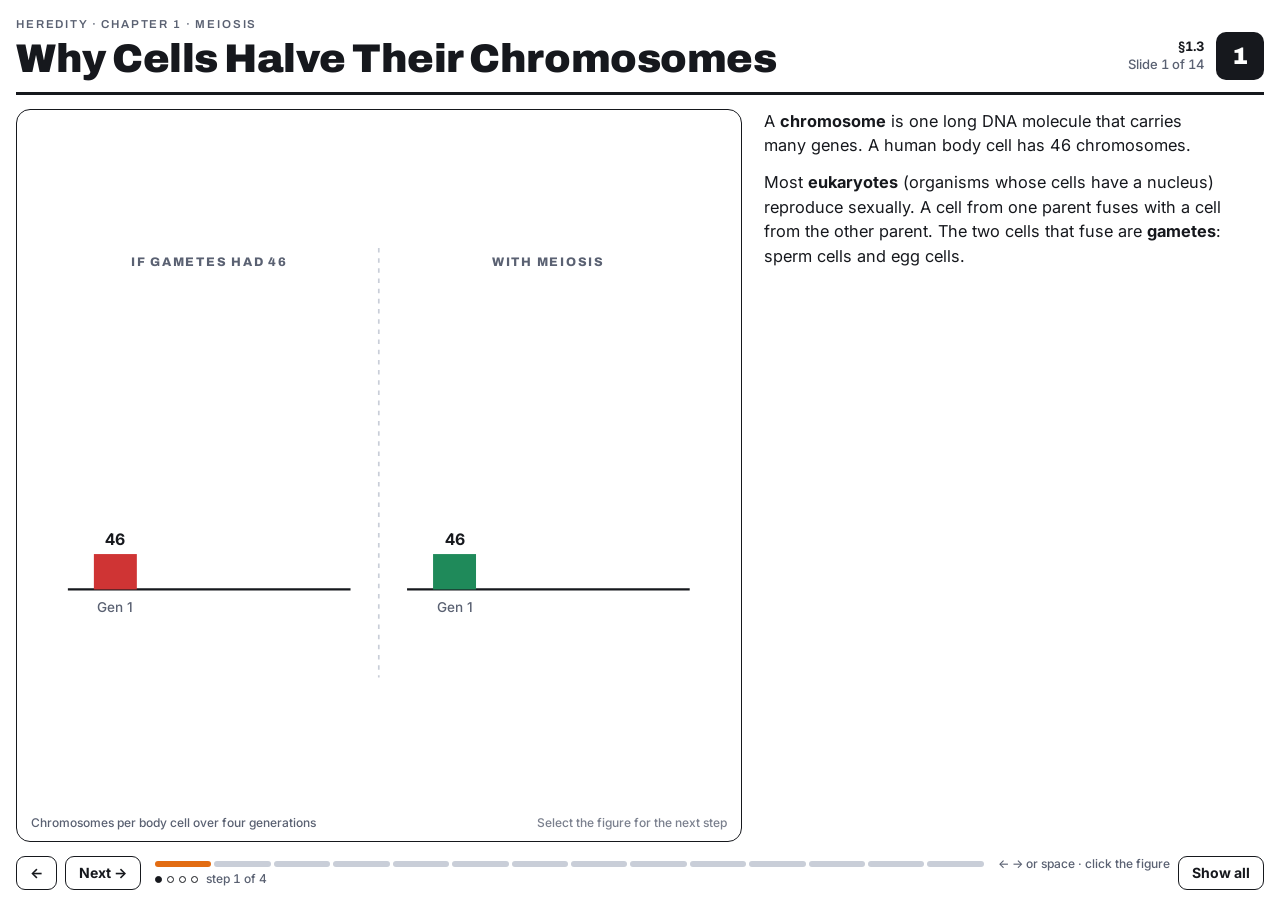
==== commit e861c1db: "Add chapter 4, 5 and 6 decks (pedigrees, complementation, alleles) Genome-first explanations, real c" ====
--- a/slides/01-meiosis.html
+++ b/slides/01-meiosis.html
@@ -33,7 +33,7 @@
 body{background:var(--paper);color:var(--ink);font-family:var(--f-body);font-size:16px;-webkit-font-smoothing:antialiased;
   padding-left:max(16px,env(safe-area-inset-left,0px));padding-right:max(16px,env(safe-area-inset-right,0px));box-sizing:border-box}
 *,*::before,*::after{box-sizing:border-box}
-.deck{height:100%;max-width:1320px;margin:0 auto;display:grid;grid-template-rows:auto 1fr auto;gap:14px;padding-block:18px 10px}
+.deck{height:100%;max-width:1320px;margin:0 auto;display:grid;grid-template-columns:minmax(0,1fr);grid-template-rows:auto 1fr auto;gap:14px;padding-block:18px 10px}
 
 /* header */
 .hd{display:grid;grid-template-columns:1fr auto;align-items:end;gap:16px;padding-bottom:12px;border-bottom:3px solid var(--ink)}
@@ -112,13 +112,14 @@
 
 @media (max-width:860px){
   .deck{height:auto;min-height:100%;gap:12px;padding-block:12px 8px}
-  .body{grid-template-columns:1fr}
+  .body{grid-template-columns:minmax(0,1fr)}
+  .hd{grid-template-columns:minmax(0,1fr) auto}
   .fig{height:min(56vh,440px)}
   .txt{overflow:visible}
   .txt p,.txt li{max-width:none}
   .hd-r .sec span{display:none}
   .keys{display:none}
-  .ft{position:sticky;bottom:0;background:var(--paper);padding-block:8px;grid-template-columns:1fr auto;}
+  .ft{position:sticky;bottom:0;background:var(--paper);padding-block:8px;grid-template-columns:minmax(0,1fr) auto;}
   .ft .prog{grid-column:1/-1;grid-row:1}
 }
 @media (prefers-reduced-motion:reduce){
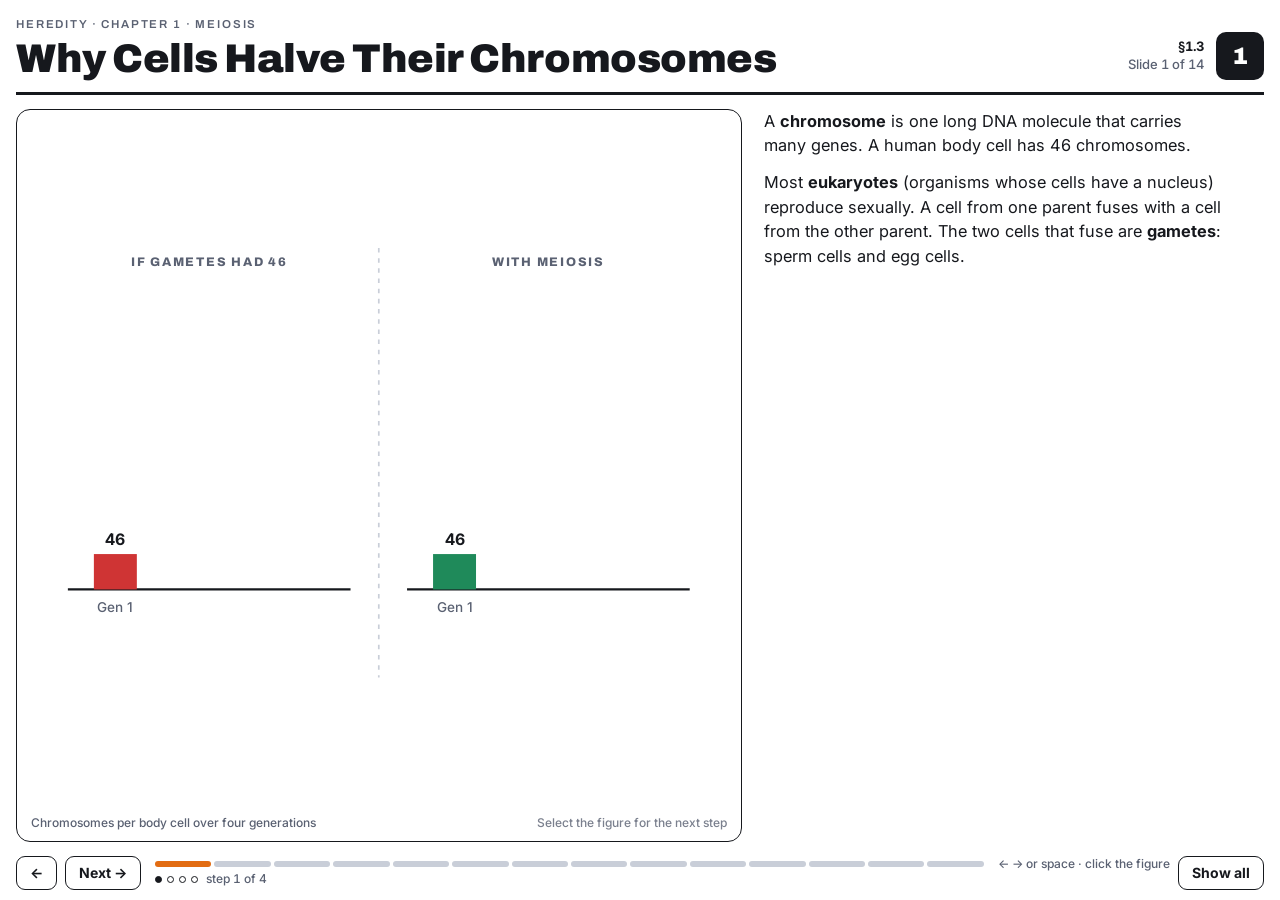
==== commit 0fa54f84: "Remove textbook references from deck content Drop figure, table and study-question numbers from capt" ====
--- a/slides/01-meiosis.html
+++ b/slides/01-meiosis.html
@@ -358,7 +358,7 @@
   ];}},
 
 /* 2 ─────────────────────────────── */
-{sec:'1.3',title:'Meiosis in Five Moves',caption:'After Fig. 1.3.1 · 2n = 4 model: one long pair and one short pair · blue = from dad, orange = from mom',
+{sec:'1.3',title:'Meiosis in Five Moves',caption:'2n = 4 model: one long pair and one short pair · blue = from dad, orange = from mom',
 text:`<p data-step="0">A <b>meiocyte</b> is a cell that will divide by meiosis. A meiocyte is <b>diploid (2n)</b>: it has two sets of chromosomes, one set from each parent. The two chromosomes of a pair are <b>homologous chromosomes</b>, or <b>homologs</b>. Homologs carry the same genes in the same order.</p>
 <p data-step="1">First, the meiocyte grows and copies its DNA, as a cell does before mitosis. A <b>replicated chromosome</b> has two identical <b>sister chromatids</b>. A <b>centromere</b> holds the two sister chromatids together.</p>
 <p data-step="2">Meiosis then has two divisions. In <b>Meiosis I</b>, each chromosome finds its homolog, and the two homologs pair.</p>
@@ -389,7 +389,7 @@
   ];}},
 
 /* 3 ─────────────────────────────── */
-{sec:'1.3',title:'Prophase I: Homologs Pair',caption:'After Fig. 1.3.5 · one homologous pair, nuclear envelope dashed',
+{sec:'1.3',title:'Prophase I: Homologs Pair',caption:'one homologous pair, nuclear envelope dashed',
 text:`<p data-step="0"><b>Prophase I</b> is the first stage of Meiosis I. Prophase I takes a long time. Biologists divide it into five substages. In <b>leptotene</b>, the replicated chromosomes condense into thin visible threads. The <b>centrosomes</b> (the structures that organize the spindle) move toward the two ends of the cell, the <b>poles</b>.</p>
 <p data-step="1">In <b>zygotene</b>, each chromosome attaches to its homolog along its full length. The attachment is <b>synapsis</b>, and the homologs <b>synapse</b> (synapse means junction). Proteins bind to both homologs and make a protein ladder between them, the <b>synaptonemal complex</b>.</p>
 <p data-step="2">In <b>pachytene</b>, synapsis is complete. The two synapsed homologs form a <b>bivalent</b>. A bivalent has four chromatids, so biologists also call it a <b>tetrad</b>. Crossing over occurs inside the synaptonemal complex.</p>
@@ -425,7 +425,7 @@
   ];}},
 
 /* 4 ─────────────────────────────── */
-{sec:'1.3',title:'Crossing Over',caption:'After Fig. 1.3.6 · gene A/a near the top, gene B/b near the bottom',
+{sec:'1.3',title:'Crossing Over',caption:'gene A/a near the top, gene B/b near the bottom',
 text:`<p data-step="0">In pachytene, the four chromatids of a bivalent lie side by side. Two chromatids from the same homolog are sister chromatids. Two chromatids from different homologs are <b>non-sister chromatids</b>.</p>
 <p data-step="0">An <b>allele</b> is one version of a gene. The blue homolog carries alleles A and B. The orange homolog carries alleles a and b. Homologs carry the same genes, but their alleles can differ.</p>
 <p data-step="1"><b>DNA repair enzymes</b> (proteins that repair DNA) cut two non-sister chromatids. The two cuts are at almost the same location.</p>
@@ -587,7 +587,7 @@
   ];}},
 
 /* 9 ─────────────────────────────── */
-{sec:'1.3',title:'Counting DNA and Chromosome Sets',caption:'After Fig. 1.3.4 · c = amount of DNA, n = number of chromosome sets',
+{sec:'1.3',title:'Counting DNA and Chromosome Sets',caption:'c = amount of DNA, n = number of chromosome sets',
 text:`<p data-step="0">Two numbers describe the genetic material in a cell. The letter <b>c</b> gives the amount of DNA. The letter <b>n</b> gives the number of complete chromosome sets. A meiocyte in <b>G1</b> (the growth phase before DNA copy) is 2c and 2n.</p>
 <p data-step="1">In S phase, the amount of DNA doubles to 4c. A replicated chromosome is still one chromosome, because it has one centromere. So the cell stays 2n.</p>
 <p data-step="2">Meiosis I separates the homologs. Each cell gets half the DNA (2c) and one set of chromosomes (1n). In humans, 46 chromosomes become 23 per cell.</p>
@@ -618,7 +618,7 @@
   ];}},
 
 /* 10 ─────────────────────────────── */
-{sec:'1.3',title:'From Meiosis to Gametes',caption:'After Fig. 1.3.7 · polar body formation during gamete maturation',
+{sec:'1.3',title:'From Meiosis to Gametes',caption:'polar body formation during gamete maturation',
 text:`<p data-step="0">In animals and plants, the cells from meiosis must mature before they function as gametes.</p>
 <p data-step="1">In male animals, Meiosis I makes two cells of equal size. In female animals, the division is unequal. One cell keeps almost all of the cytoplasm, and the other cell is small.</p>
 <p data-step="2">In male animals, the four cells from meiosis are <b>spermatids</b>. In female animals, the large cell becomes the egg. The three small cells are <b>polar bodies</b>.</p>
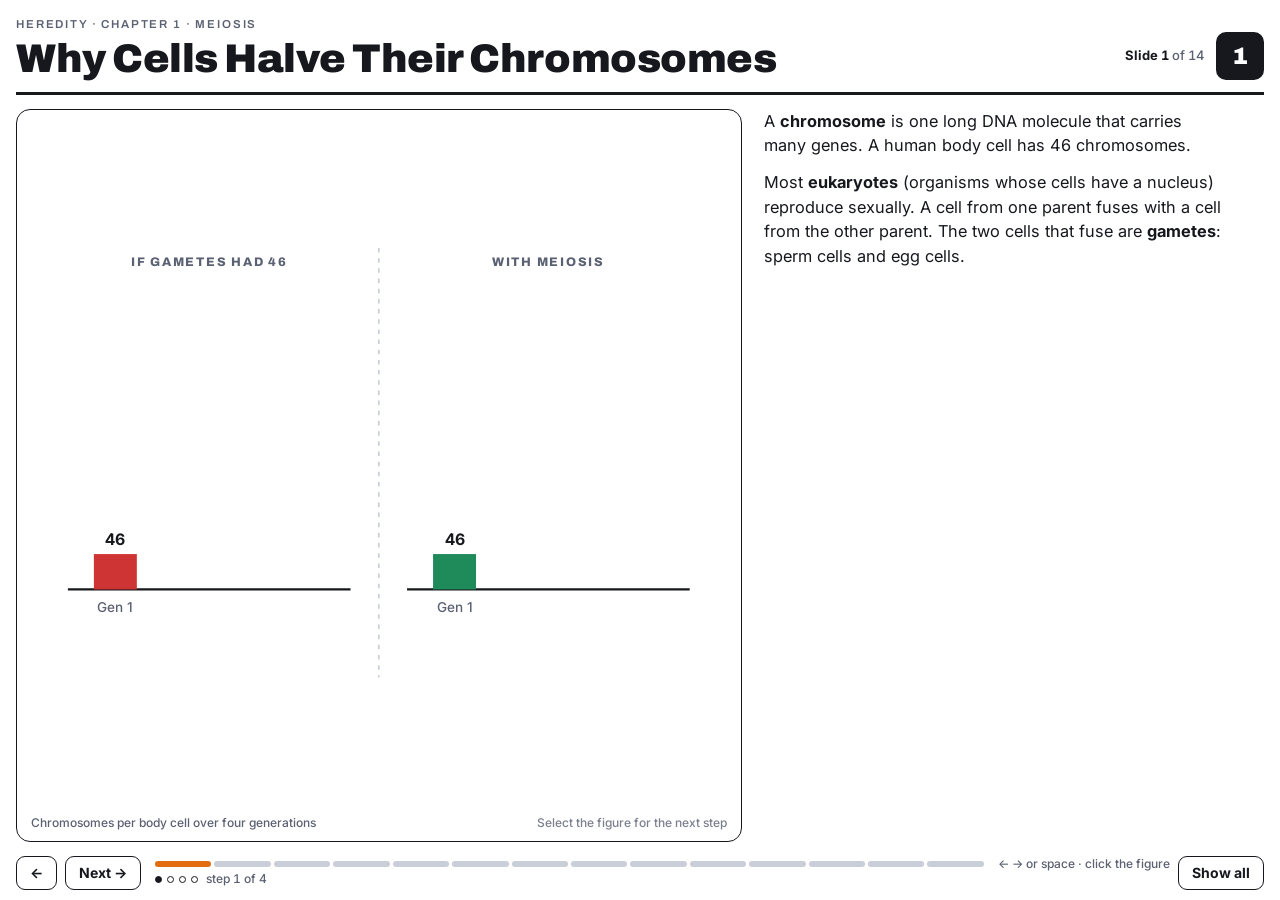
==== commit fa250e04: "Remove section numbers and textbook mentions from decks and index Slide headers show only the slide " ====
--- a/slides/01-meiosis.html
+++ b/slides/01-meiosis.html
@@ -117,7 +117,6 @@
   .fig{height:min(56vh,440px)}
   .txt{overflow:visible}
   .txt p,.txt li{max-width:none}
-  .hd-r .sec span{display:none}
   .keys{display:none}
   .ft{position:sticky;bottom:0;background:var(--paper);padding-block:8px;grid-template-columns:minmax(0,1fr) auto;}
   .ft .prog{grid-column:1/-1;grid-row:1}
@@ -244,7 +243,7 @@
   let cur={i:-1,k:-1},steps=[],showAll=false;
   function clear(){rafs.forEach(cancelAnimationFrame);rafs.clear();timers.forEach(clearTimeout);timers.clear();stage.innerHTML='';}
   function mount(i){clear();const s=S[i];
-    $('ttl').textContent=s.title;$('sec').innerHTML=`<b>§${s.sec}</b><br><span>Slide ${i+1} of ${S.length}</span>`;
+    $('ttl').textContent=s.title;$('sec').innerHTML=`<b>Slide ${i+1}</b><span> of ${S.length}</span>`;
     $('body').className='body'+(s.wide?' wide':'');$('fig').hidden=!!s.wide;
     $('txt').innerHTML=s.text+(s.star?`<p class="star" data-step="${s.starStep!=null?s.starStep:0}">${s.star}</p>`:'');
     $('cap').textContent=s.caption||'';
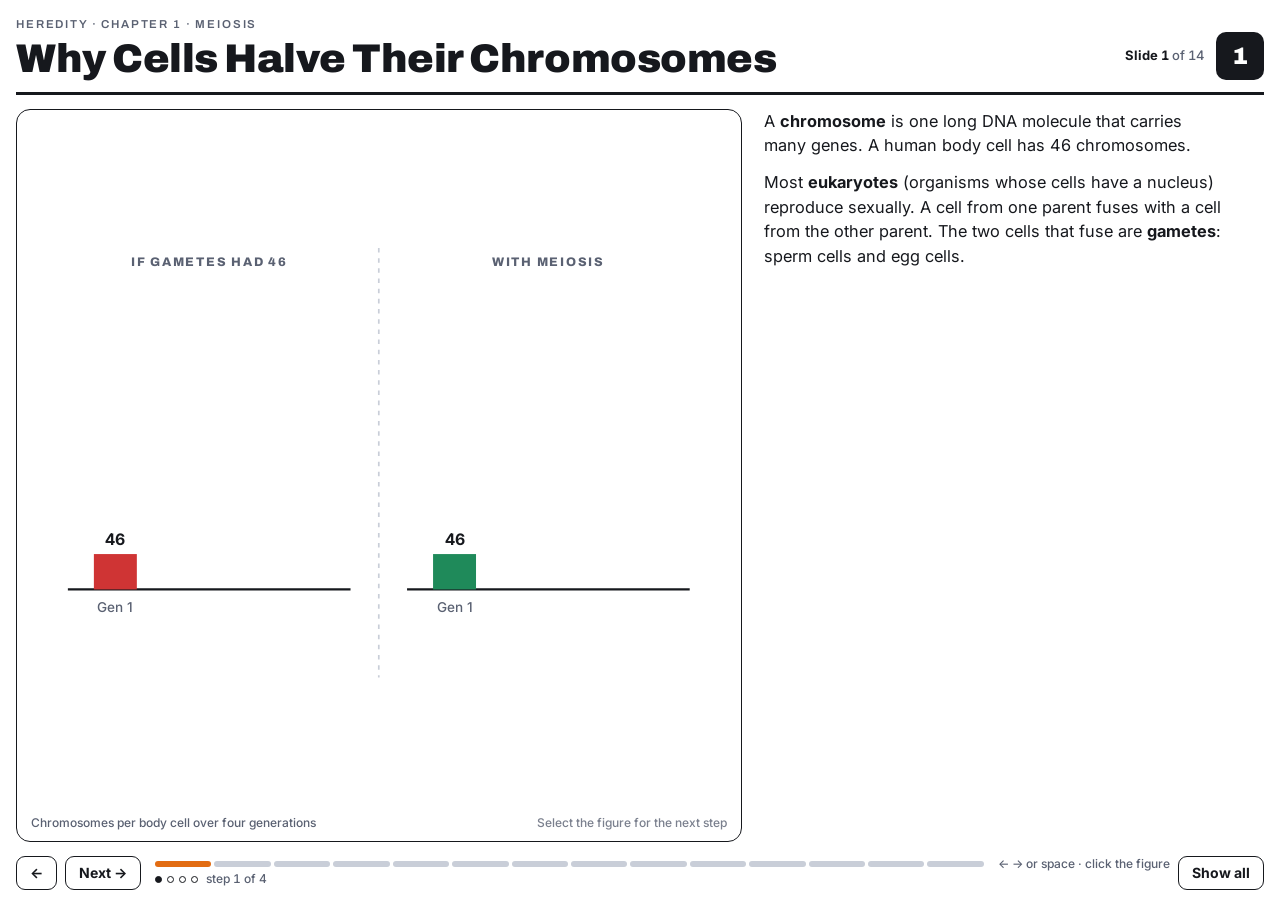
==== commit 2fcc283b: "Add chapter 7, 8 and 9 decks; make engine counters always finish Central Dogma, Gene Interactions an" ====
--- a/slides/01-meiosis.html
+++ b/slides/01-meiosis.html
@@ -167,7 +167,8 @@
   const d=o.d||900,t0=performance.now()+(o.at||0);
   const f=now=>{const u=Math.min(1,Math.max(0,(now-t0)/d));const s=u<.5?4*u*u*u:1-Math.pow(-2*u+2,3)/2;
     node.textContent=fmt(from+(to-from)*s);if(u<1){const id=requestAnimationFrame(f);rafs.add(id)}};
-  const id=requestAnimationFrame(f);rafs.add(id);}
+  const id=requestAnimationFrame(f);rafs.add(id);
+  const tid=setTimeout(()=>{timers.delete(tid);node.textContent=fmt(to)},(o.at||0)+d+80);timers.add(tid);}
 function loop(fn){if(REDUCE)return;const t0=performance.now();const f=now=>{fn((now-t0)/1000);const id=requestAnimationFrame(f);rafs.add(id)};const id=requestAnimationFrame(f);rafs.add(id);}
 function txt(p,x,y,s,cls,a){return E('text',Object.assign({x,y,cls:cls||'lb',text:s},a||{}),p)}
 function g(p,a){return E('g',a,p)}
